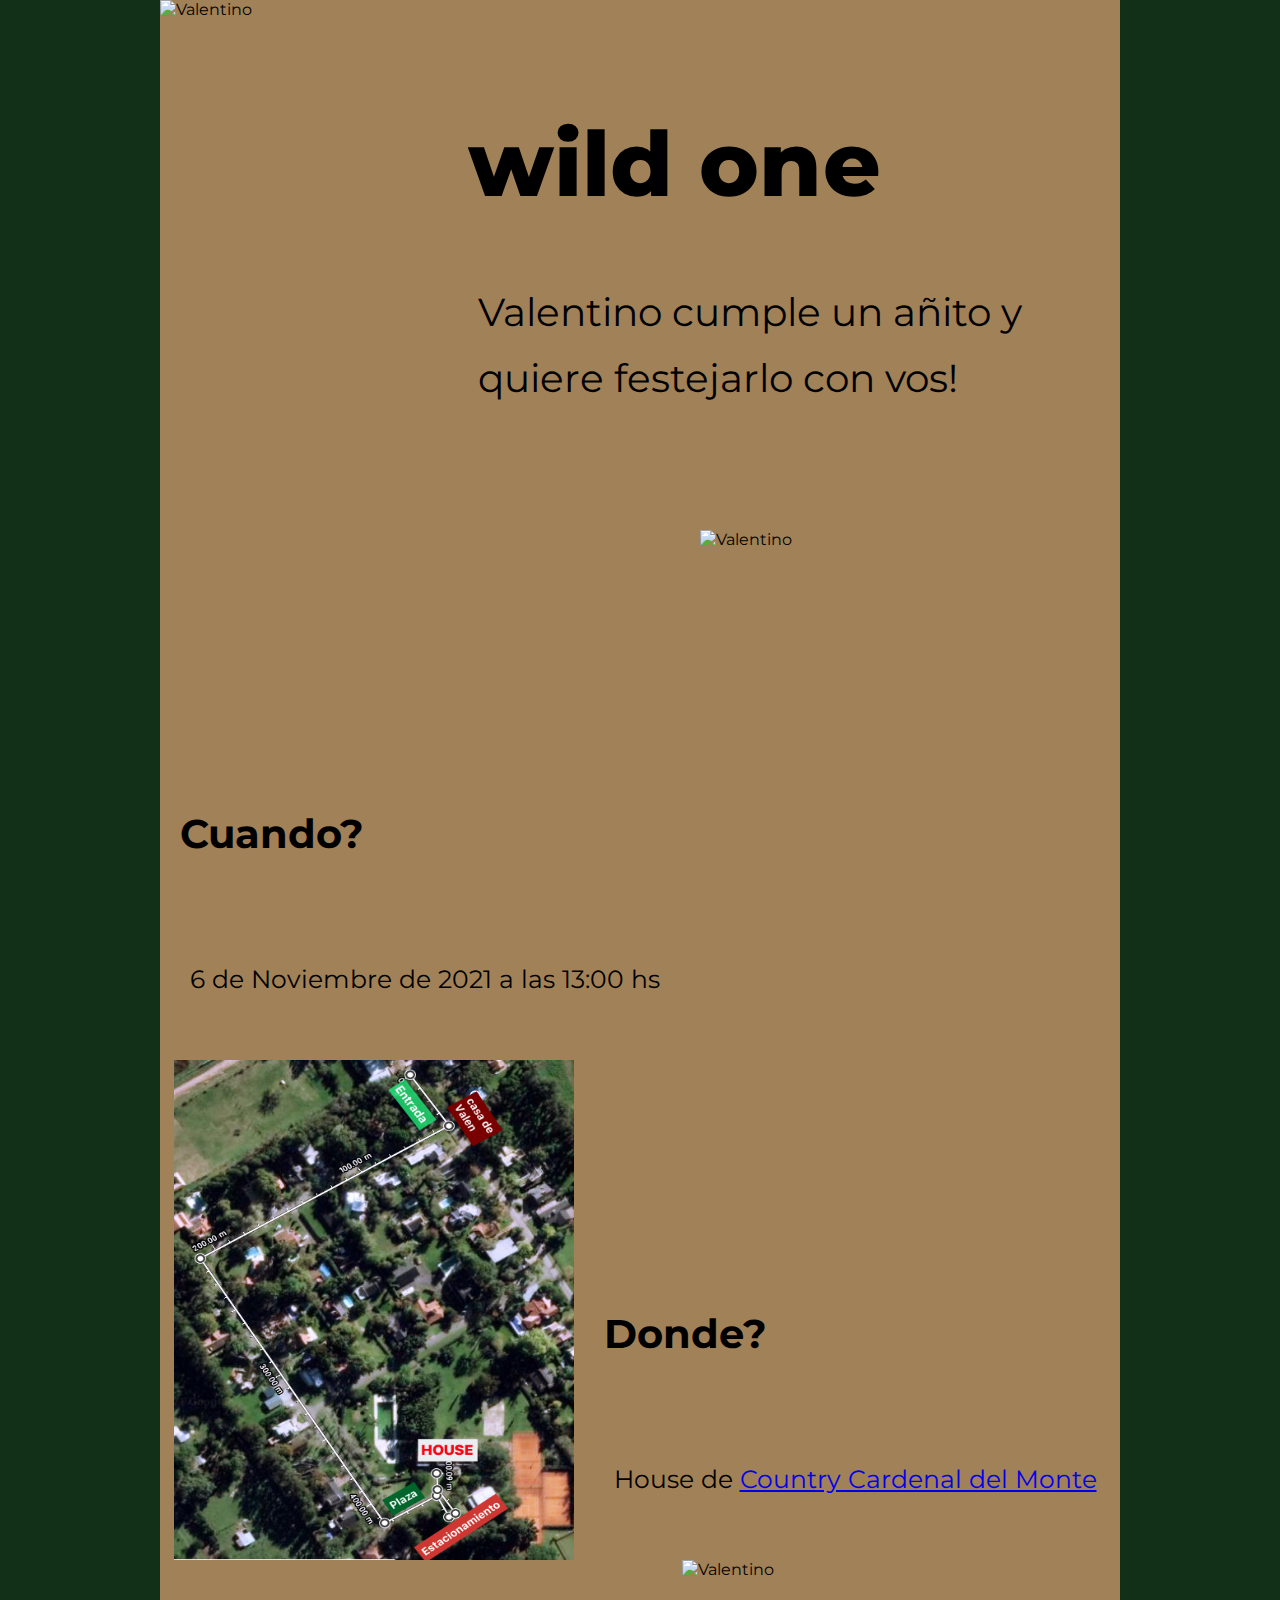
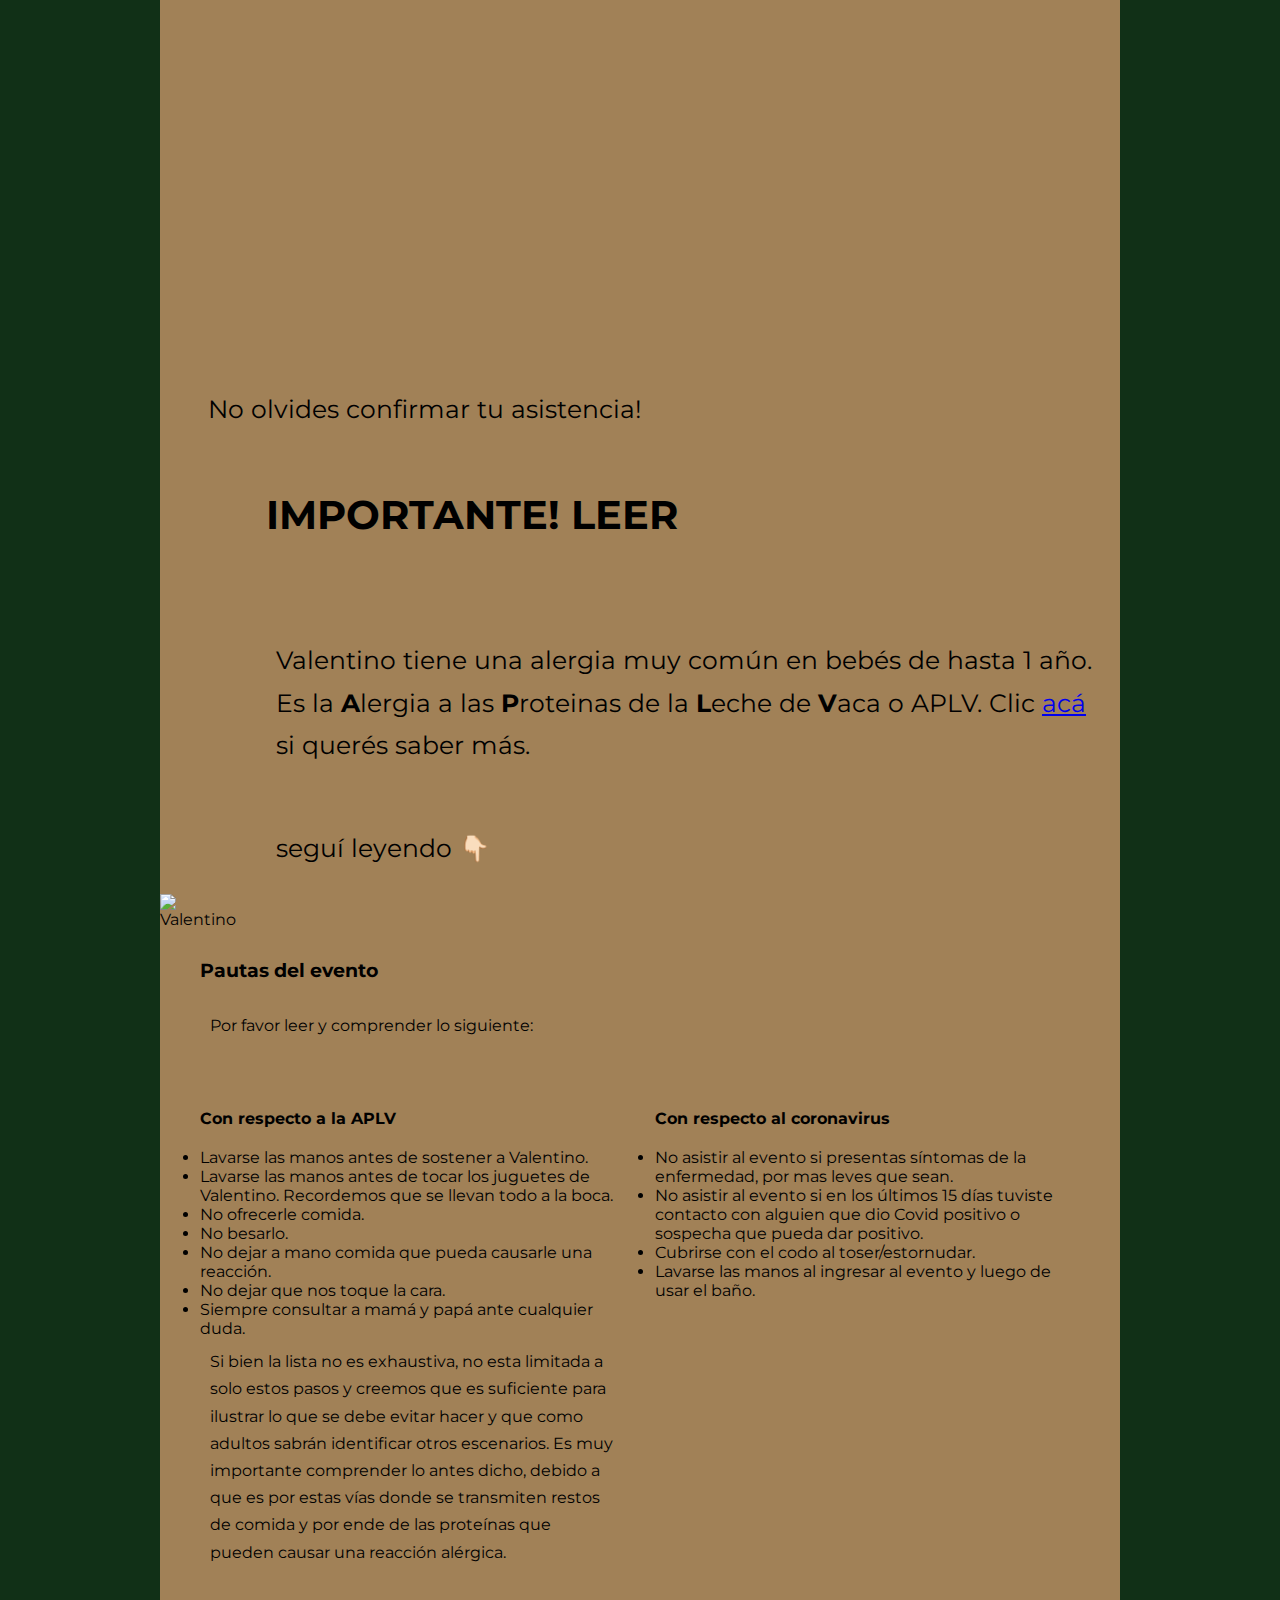
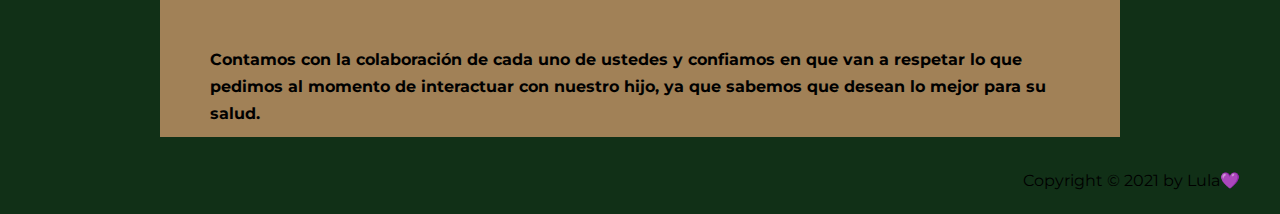
==== index.html @ e79403fe "renamed main to index" ====
<!DOCTYPE html>
<html lang="en">
  <head>
    <meta charset="UTF-8" />
    <!-- Google fonts -->
    <link rel="preconnect" href="https://fonts.googleapis.com">
    <link rel="preconnect" href="https://fonts.gstatic.com" crossorigin>
    <link href="https://fonts.googleapis.com/css2?family=Lato:ital,wght@0,400;0,700;0,900;1,400&family=Montserrat:ital,wght@0,400;0,500;0,600;0,700;0,900;1,400&display=swap" rel="stylesheet">

    <!-- Link to CSS -->
    <link href="style.css" rel="stylesheet" />

    <title>Wild One</title>
  </head>
  <body>

    <div class="container">
    <header>
      <div class="header-text">
    <h1>Wild One</h1>
        <p>
          Valentino cumple un añito y quiere festejarlo con vos!
        </p>
      </div>
        <img class="valen" src="img/valen.jpg" alt="Valentino">
    </header>

      <section>
        <div class="cuando-text">
        <h2>
          Cuando?
        </h2>

        <p>
          6 de Noviembre de 2021 a las 13:00 hs
        </p>
      </div>

        <img class="valen" src="img/valen2.jpg" alt="Valentino">
      </section>

      <section>
        <div class="donde-text">
        <h2>
          Donde?
        </h2>

        <p>
          House de <a href="https://goo.gl/maps/ntkhk8aAvA3YACnQ9" target="_blank">Country Cardenal del Monte</a>
        </p>
      </div>

        <img class="mapa" src="img/mapa-cardenal.jpg" alt="Mapa Country" >
      </section>

      <section>
        <p class="asistencia">
          No olvides confirmar tu asistencia!
        </p>
         <img class="valen" src="img/valen3.jpg" alt="Valentino">
      </section>


    <!-- </div> -->

    <section>
      <div class="important-text">
      <h2>IMPORTANTE! LEER</h2>

      <p>
        Valentino tiene una alergia muy común en bebés de hasta 1 año. Es la
        <strong>A</strong>lergia a las <strong>P</strong>roteinas de la
        <strong>L</strong>eche de <strong>V</strong>aca o APLV. Clic <a href="aplv.html" target="_blank">acá<a> si querés saber más.
      </p>
      <p>seguí leyendo 👇🏻</p>
    </div>

      <img class="valen" src="img/valen4.jpg" alt="Valentino">
    </section>

    <article>

      <div class="pautas-title">
      <h3 id="pautas">Pautas del evento</h3>

      <p>Por favor leer y comprender lo siguiente:</p>
    </div>

<div class="aplv">
      <h4 class="subtitle">Con respecto a la APLV</h4>
      <ul>
        <li>
          Lavarse las manos antes de sostener a Valentino.
        </li>
        <li>
          Lavarse las manos antes de tocar los juguetes de Valentino. Recordemos
          que se llevan todo a la boca.
        </li>
        <li>No ofrecerle comida.</li>
        <li>No besarlo.</li>
        <li>No dejar a mano comida que pueda causarle una reacción.</li>
        <li>No dejar que nos toque la cara.</li>
        <li>Siempre consultar a mamá y papá ante cualquier duda.</li>
      </ul>
      <p>
        Si bien la lista no es exhaustiva, no esta limitada a solo estos pasos y
        creemos que es suficiente para ilustrar lo que se debe evitar hacer y
        que como adultos sabrán identificar otros escenarios. Es muy importante
        comprender lo antes dicho, debido a que es por estas vías donde se
        transmiten restos de comida y por ende de las proteínas que pueden
        causar una reacción alérgica.
      </p>
    </div>

    <div class="covid">
      <h4 class="subtitle">Con respecto al coronavirus</h4>

      <ul>
        <li>
          No asistir al evento si presentas síntomas de la enfermedad, por mas leves que sean.
        </li>
        <li>
          No asistir al evento si en los últimos 15 días tuviste contacto con alguien que dio Covid positivo o sospecha que pueda dar positivo.
        </li>
        <li>Cubrirse con el codo al toser/estornudar.</li>
        <li>
          Lavarse las manos al ingresar al evento y luego de usar el baño.
        </li>
      </ul>
    </div>

      <p class="disclaimer">
        <strong>Contamos con la colaboración de cada uno de ustedes y confiamos en que van a respetar lo que pedimos al momento de interactuar con nuestro hijo, ya que sabemos que desean lo mejor para su salud.</strong>
      </p>
    </article>
  </div>
  <footer>
    <p>
      Copyright &copy; 2021 by Lula💜
    </p>
  </footer>
  </body>
</html>
---- style.css ----
* {
  margin: 0;
  padding: 0;
  box-sizing: border-box;
}

body {
  font-family: 'Montserrat', sans-serif;
  background-color: #113017;
}

.container {
  width: 960px;
  margin: 0 auto;
  background-color: #A18157;
}

header {
display: flex;
justify-content: center;
align-items: center;
gap: 60px;
}

.header-text, .important-text, .donde-text {
  order: 1;
}

h1 {
  margin-bottom: 60px;
  font-size: 90px;
  font-weight: 800;
  text-transform: lowercase;
  letter-spacing: -1;
}
.header-text p {
  font-size: 39px;
}
section {
  display: flex;
  justify-content: center;
  align-items: flex-end;
  gap: 30px;
}

h2 {
  font-size: 40px;
  margin-bottom: 100px;
}


.donde-text p , .cuando-text p, .asistencia, .important-text p {
  font-size: 25px;
  margin-bottom: 60px;
}

.valen {
  width: 400px;
  height: 530px;
}

.mapa {
  width: 400px;
  height: 500px;
}

article {
  margin: 30px 40px;
  display: grid;
  grid-template-columns: 1fr 1fr;
  gap: 60px 30px;
}

/* .aplv, .covid {

} */

/* footer {

} */

footer p {
  margin-right: 40px;
  margin-bottom: 20px;
  text-align: right;
}

/* .aplv {
  margin-bottom: 20px;
}

.covid {
  margin-bottom: 20px;
} */

#pautas {
  margin-bottom: 30px;
}

.pautas-title {
  grid-column: 1 / -1;
}


.subtitle {
  margin-bottom: 20px;
}

.disclaimer {
  grid-column: 1 / -1;
}

/* li {
  margin-left: 40px;
} */

/*APLV PAGE STYLES*/

.aplv-title-page {
  font-size: 60px;
  text-transform: none;
  text-align: center;
}

.informacion-aplv {
  margin-top: 60px;
  padding: 30px;
}

p {
  line-height: 1.7;
  margin: 10px;
}

.h3-aplv {
  margin-top: 35px;
  margin-bottom: 20px;
}
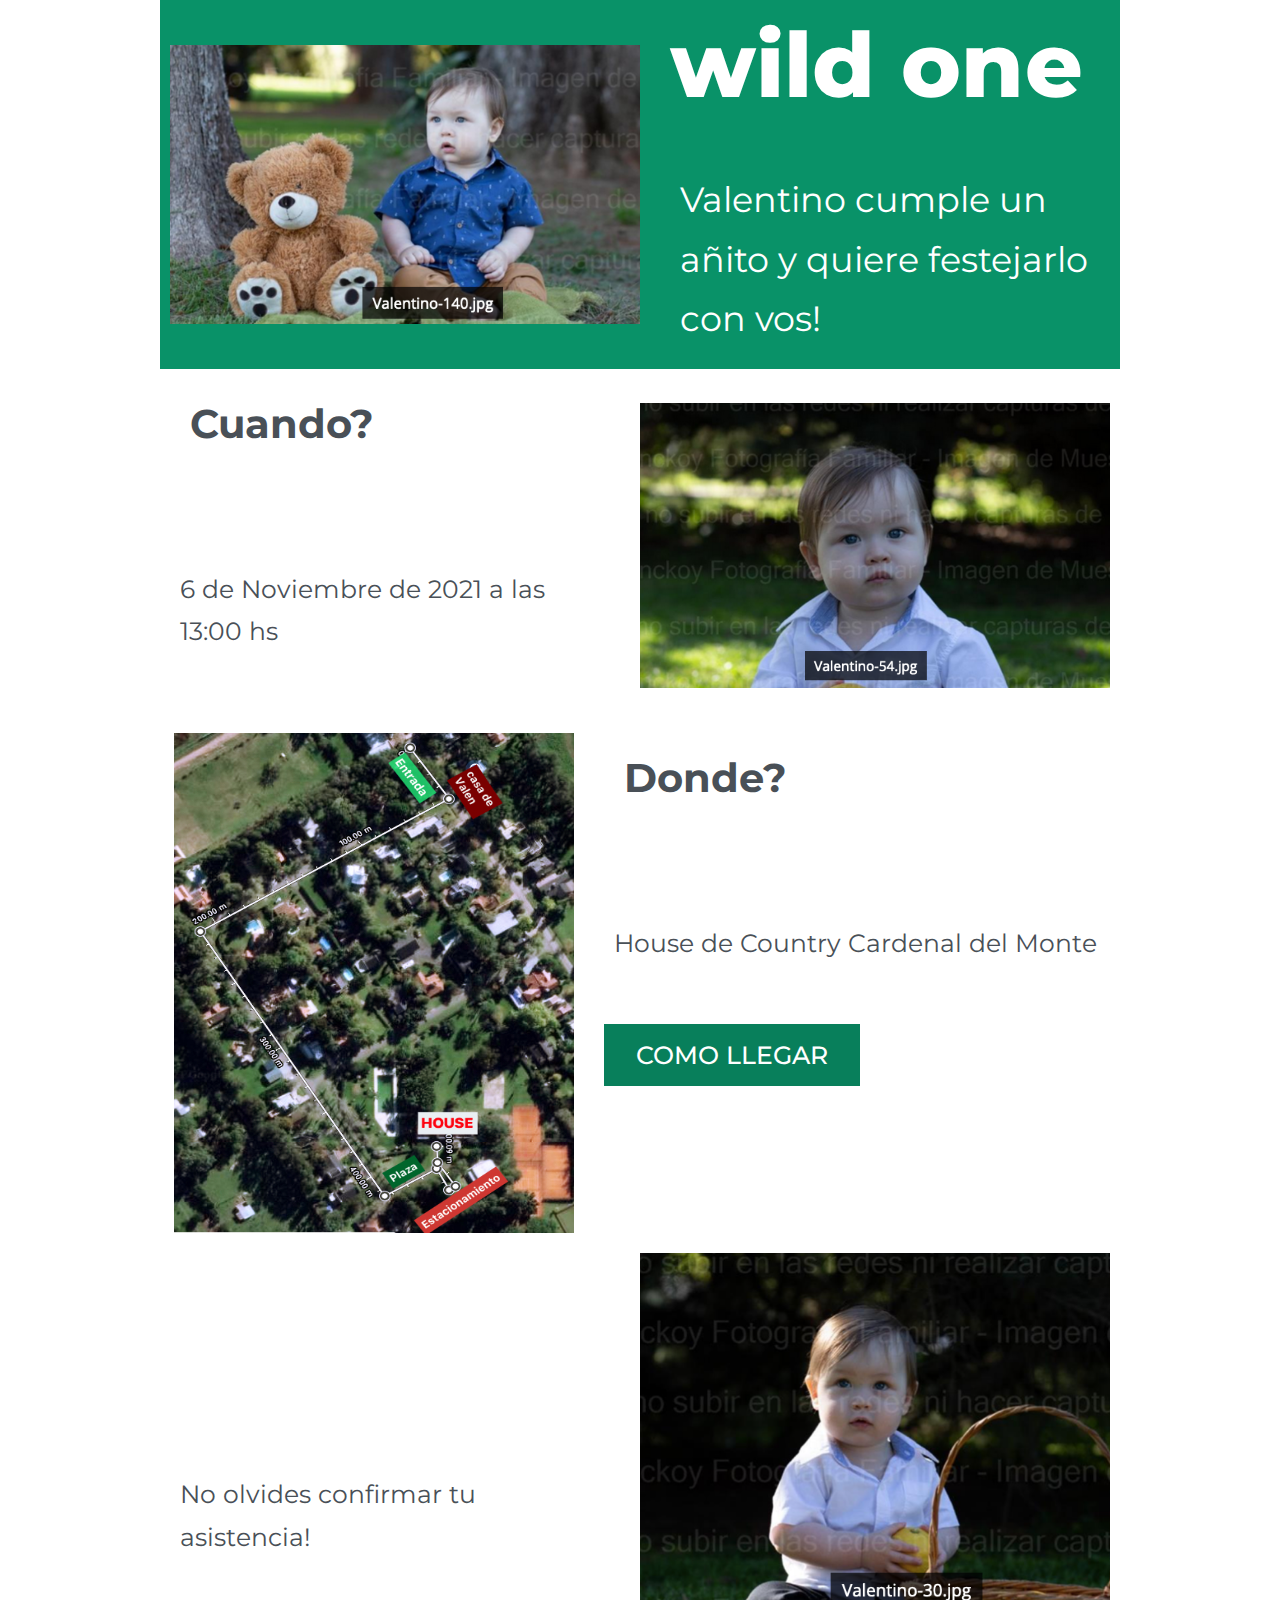
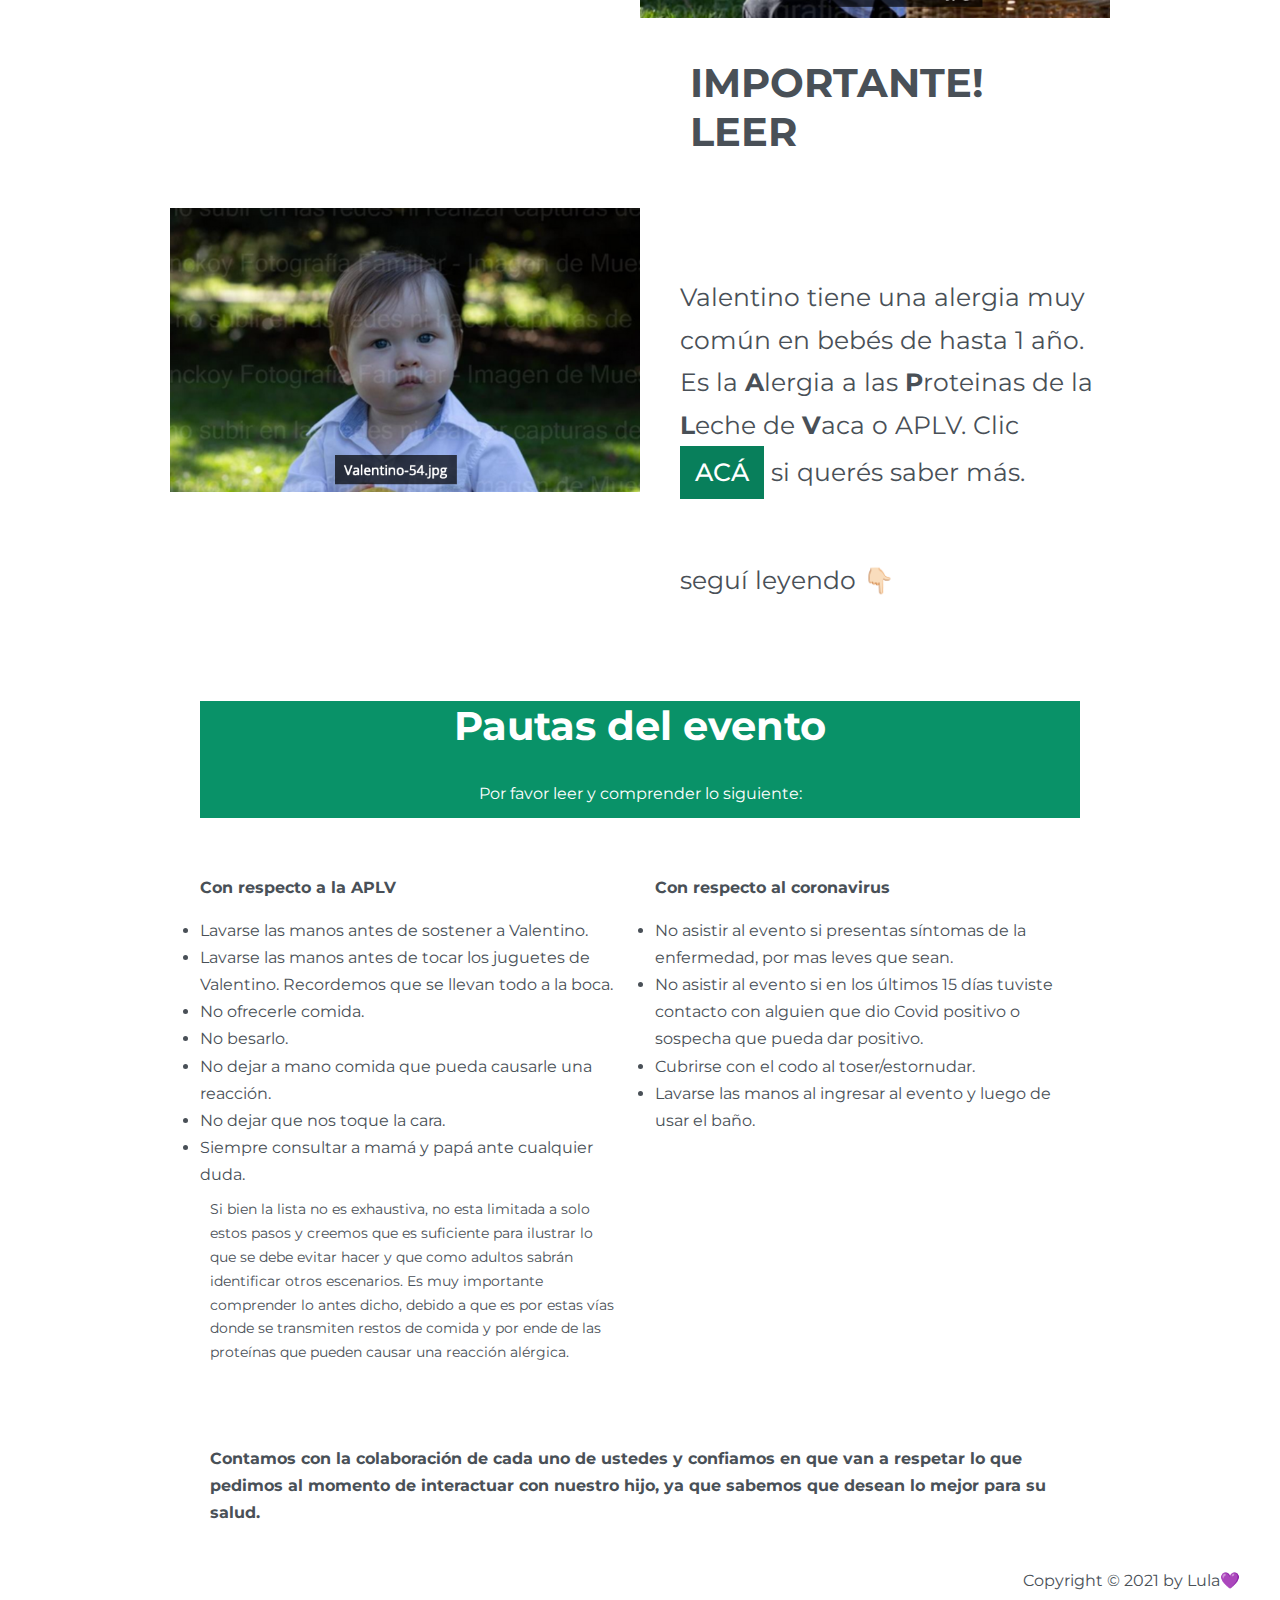
==== commit 6d918c06: "color and picture updates" ====
--- a/index.html
+++ b/index.html
@@ -22,7 +22,7 @@
           Valentino cumple un añito y quiere festejarlo con vos!
         </p>
       </div>
-        <img class="valen" src="img/valen.jpg" alt="Valentino">
+        <img class="valen" src="img/valentino2.png" alt="Valentino">
     </header>
 
       <section>
@@ -36,28 +36,29 @@
         </p>
       </div>
 
-        <img class="valen" src="img/valen2.jpg" alt="Valentino">
+        <img class="valen" src="img/valentino1.png" alt="Valentino">
       </section>
 
       <section>
         <div class="donde-text">
-        <h2>
-          Donde?
-        </h2>
+          <h2>
+            Donde?
+          </h2>
 
-        <p>
-          House de <a href="https://goo.gl/maps/ntkhk8aAvA3YACnQ9" target="_blank">Country Cardenal del Monte</a>
-        </p>
+          <p>
+            House de Country Cardenal del Monte
+          </p>
+          <a class="btn" href="https://goo.gl/maps/ntkhk8aAvA3YACnQ9" target="_blank">Como Llegar</a>
       </div>
 
-        <img class="mapa" src="img/mapa-cardenal.jpg" alt="Mapa Country" >
+        <img class="mapa" src="img/mapa-cardenal.jpg" alt="Mapa Country">
       </section>
 
       <section>
         <p class="asistencia">
           No olvides confirmar tu asistencia!
         </p>
-         <img class="valen" src="img/valen3.jpg" alt="Valentino">
+         <img class="valen" src="img/valentino3.png" alt="Valentino">
       </section>
 
 
@@ -65,17 +66,20 @@
 
     <section>
       <div class="important-text">
-      <h2>IMPORTANTE! LEER</h2>
+        <h2>IMPORTANTE! LEER</h2>
 
-      <p>
-        Valentino tiene una alergia muy común en bebés de hasta 1 año. Es la
-        <strong>A</strong>lergia a las <strong>P</strong>roteinas de la
-        <strong>L</strong>eche de <strong>V</strong>aca o APLV. Clic <a href="aplv.html" target="_blank">acá<a> si querés saber más.
-      </p>
-      <p>seguí leyendo 👇🏻</p>
+        <p>
+          Valentino tiene una alergia muy común en bebés de hasta 1 año. Es la
+          <strong>A</strong>lergia a las <strong>P</strong>roteinas de la
+          <strong>L</strong>eche de <strong>V</strong>aca o APLV. Clic <a class="btn btn-small" href="aplv.html" target="_blank">acá</a> si querés saber más.
+        </p>
+
+        <p>
+          seguí leyendo 👇🏻
+        </p>
     </div>
 
-      <img class="valen" src="img/valen4.jpg" alt="Valentino">
+      <img class="valen" src="img/valentino4.png" alt="Valentino">
     </section>
 
     <article>
--- a/style.css
+++ b/style.css
@@ -7,20 +7,25 @@
 
 body {
   font-family: 'Montserrat', sans-serif;
-  background-color: #113017;
+  color: #495057;
+  background-color: #FFF;
+  border-bottom: 8px solid #087f5b;
+
 }
 
 .container {
   width: 960px;
   margin: 0 auto;
-  background-color: #A18157;
 }
 
 header {
 display: flex;
 justify-content: center;
 align-items: center;
-gap: 60px;
+gap: 30px;
+padding: 10px;
+background-color: #099268;
+color:#FFF
 }
 
 .header-text, .important-text, .donde-text {
@@ -28,36 +33,63 @@
 }
 
 h1 {
-  margin-bottom: 60px;
+  margin-bottom: 50px;
   font-size: 90px;
   font-weight: 800;
   text-transform: lowercase;
   letter-spacing: -1;
 }
 .header-text p {
-  font-size: 39px;
+  font-size: 35px;
 }
 section {
   display: flex;
   justify-content: center;
-  align-items: flex-end;
+  /* align-items: flex-end; */
   gap: 30px;
+  padding: 10px;
 }
 
 h2 {
   font-size: 40px;
   margin-bottom: 100px;
+  padding: 20px;
 }
 
+.btn:link, .btn:visited {
+  background-color: #087f5b;
+  color: #FFF;
+  text-decoration: none;
+  text-transform: uppercase;
+  font-weight: 500;
+  display: inline-block;
+}
+
+.btn:hover, .btn:active {
+  background-color: #099268;
+}
+
+.btn {
+  font-size: 25px;
+  padding: 16px 32px;
+}
+
+.btn-small {
+  font-size: 25px;
+  padding: 5px 15px;
+}
 
 .donde-text p , .cuando-text p, .asistencia, .important-text p {
   font-size: 25px;
   margin-bottom: 60px;
+  align-self: flex-end;
 }
 
 .valen {
-  width: 400px;
-  height: 530px;
+  /* width: 500px;
+  height: 300px; */
+  width: 50%;
+  align-self: center;
 }
 
 .mapa {
@@ -70,6 +102,18 @@
   display: grid;
   grid-template-columns: 1fr 1fr;
   gap: 60px 30px;
+}
+
+ul {
+
+}
+
+li {
+  line-height: 1.7;
+}
+
+.aplv p {
+  font-size: 14px;
 }
 
 /* .aplv, .covid {
@@ -100,8 +144,14 @@
 
 .pautas-title {
   grid-column: 1 / -1;
+  background-color: #099268;
+  color: #FFF;
+  text-align: center;
 }
 
+#pautas {
+  font-size: 40px;
+}
 
 .subtitle {
   margin-bottom: 20px;
@@ -121,6 +171,9 @@
   font-size: 60px;
   text-transform: none;
   text-align: center;
+  background-color: #099268;
+  color: #FFF;
+  padding: 30px;
 }
 
 .informacion-aplv {
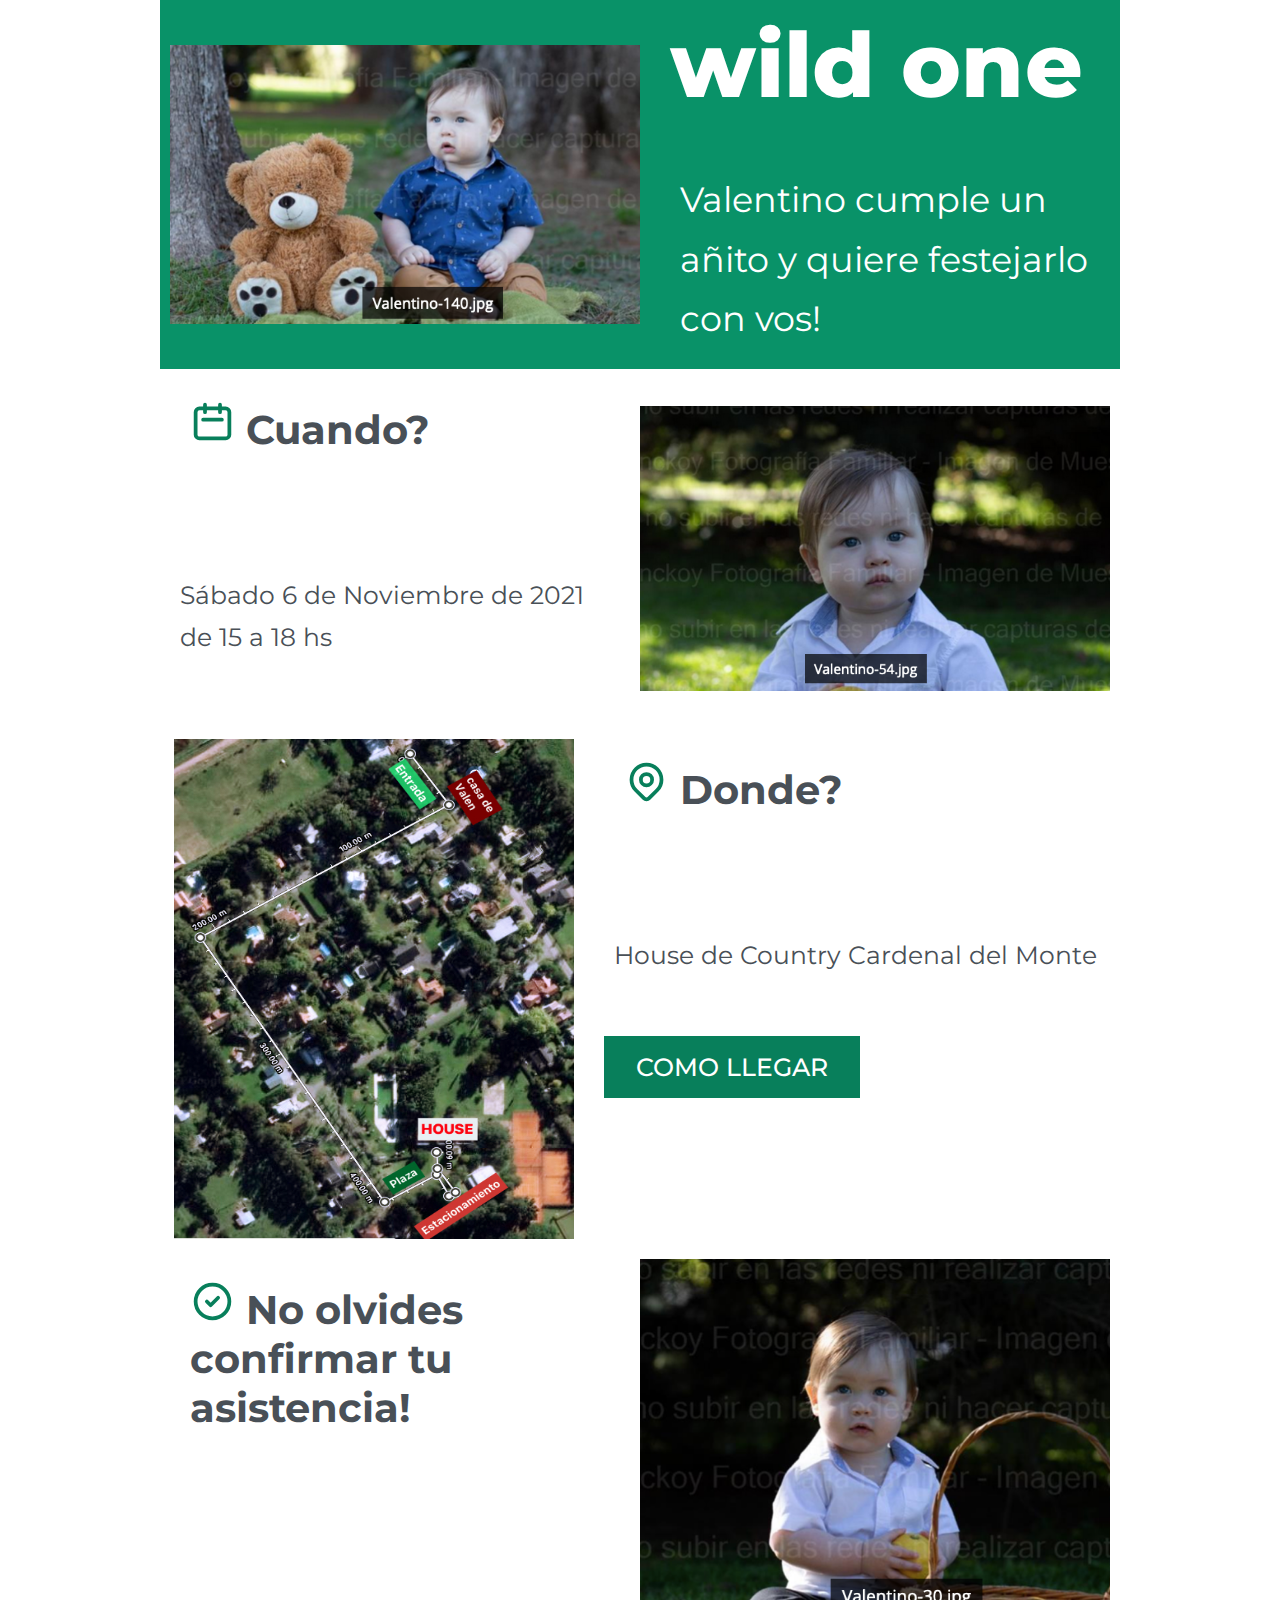
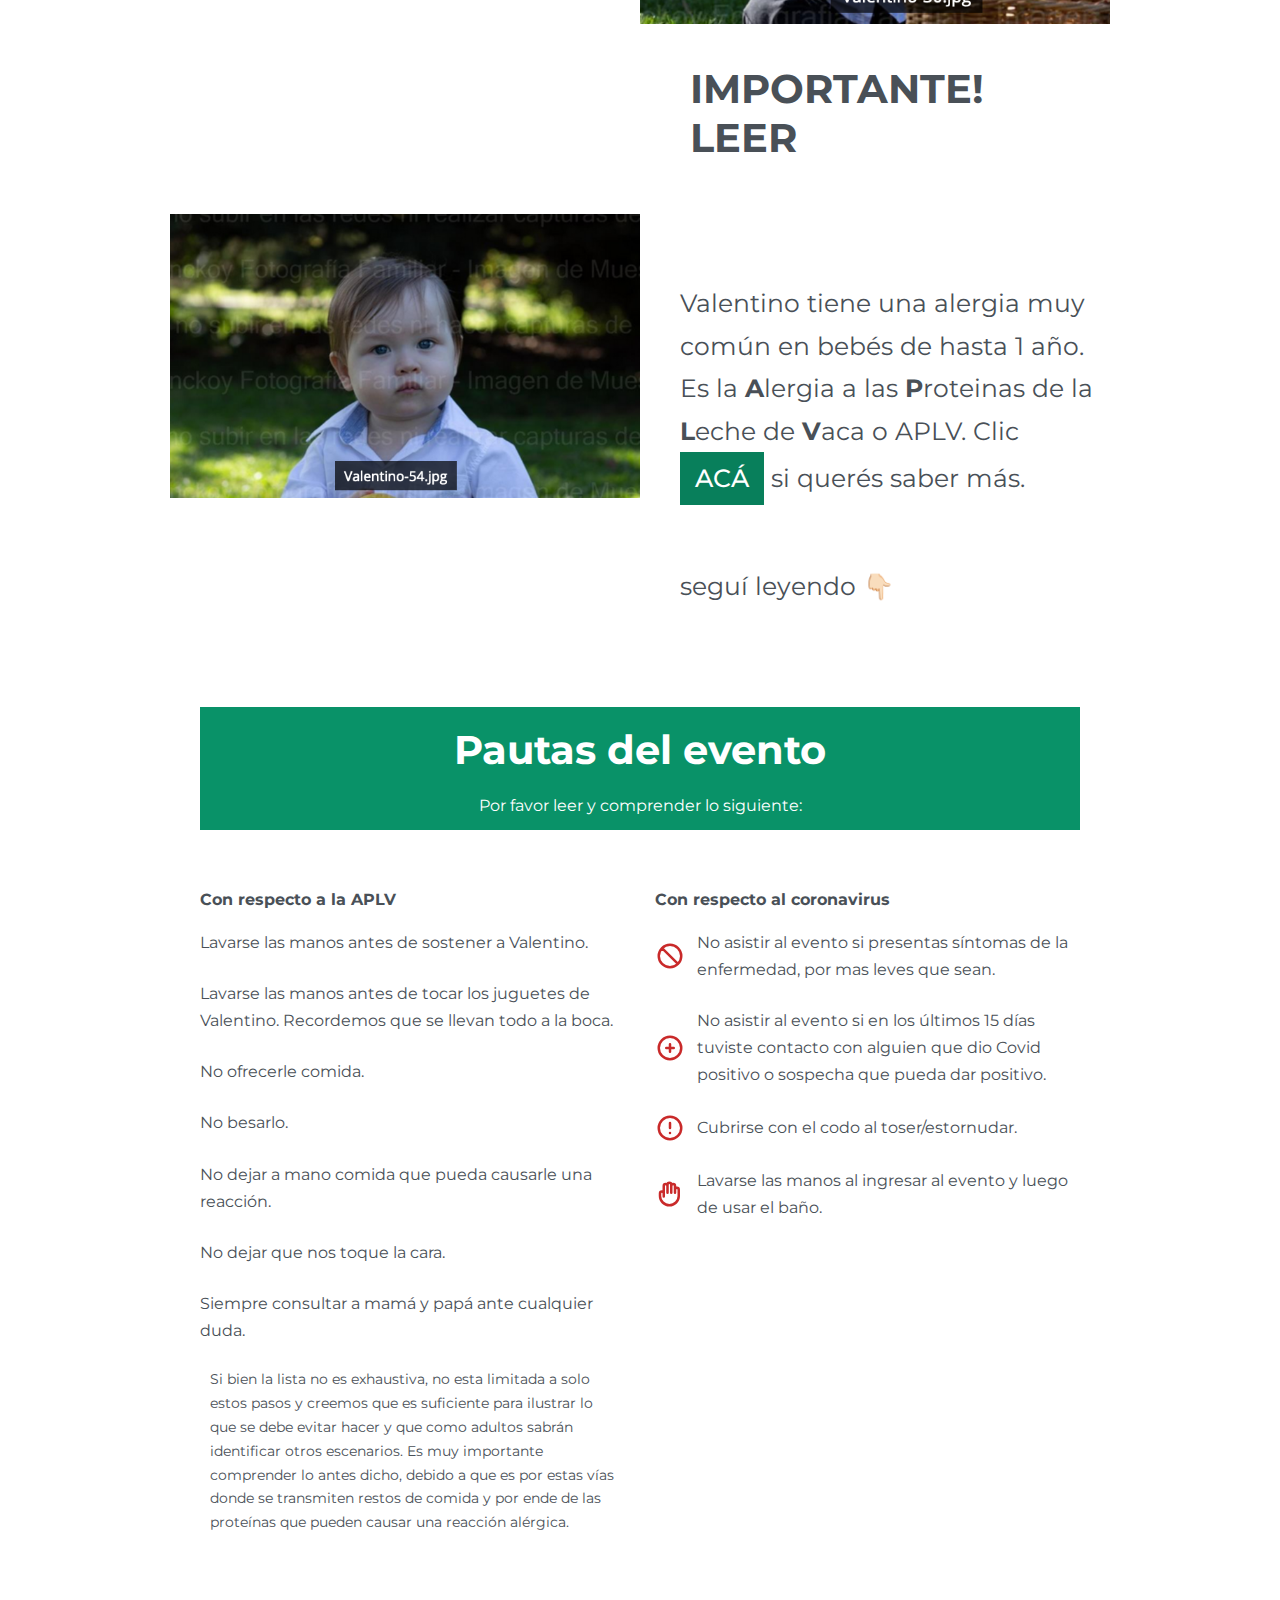
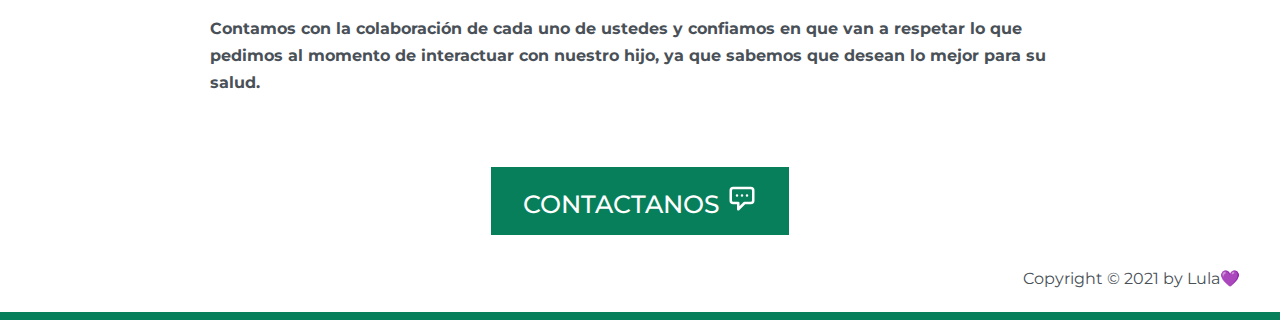
==== commit 56ad5620: "icons, shadows" ====
--- a/index.html
+++ b/index.html
@@ -28,11 +28,14 @@
       <section>
         <div class="cuando-text">
         <h2>
+          <svg xmlns="http://www.w3.org/2000/svg" class="icon" fill="none" viewBox="0 0 24 24" stroke="currentColor">
+            <path stroke-linecap="round" stroke-linejoin="round" stroke-width="2" d="M8 7V3m8 4V3m-9 8h10M5 21h14a2 2 0 002-2V7a2 2 0 00-2-2H5a2 2 0 00-2 2v12a2 2 0 002 2z" />
+          </svg>
           Cuando?
         </h2>
 
         <p>
-          6 de Noviembre de 2021 a las 13:00 hs
+          Sábado 6 de Noviembre de 2021 de 15 a 18 hs
         </p>
       </div>
 
@@ -42,6 +45,10 @@
       <section>
         <div class="donde-text">
           <h2>
+            <svg xmlns="http://www.w3.org/2000/svg" class="icon" fill="none" viewBox="0 0 24 24" stroke="currentColor">
+              <path stroke-linecap="round" stroke-linejoin="round" stroke-width="2" d="M17.657 16.657L13.414 20.9a1.998 1.998 0 01-2.827 0l-4.244-4.243a8 8 0 1111.314 0z" />
+              <path stroke-linecap="round" stroke-linejoin="round" stroke-width="2" d="M15 11a3 3 0 11-6 0 3 3 0 016 0z" />
+            </svg>
             Donde?
           </h2>
 
@@ -55,9 +62,12 @@
       </section>
 
       <section>
-        <p class="asistencia">
+        <h2 class="asistencia">
+          <svg xmlns="http://www.w3.org/2000/svg" class="icon" fill="none" viewBox="0 0 24 24" stroke="currentColor">
+            <path stroke-linecap="round" stroke-linejoin="round" stroke-width="2" d="M9 12l2 2 4-4m6 2a9 9 0 11-18 0 9 9 0 0118 0z" />
+          </svg>
           No olvides confirmar tu asistencia!
-        </p>
+        </h2>
          <img class="valen" src="img/valentino3.png" alt="Valentino">
       </section>
 
@@ -85,12 +95,12 @@
     <article>
 
       <div class="pautas-title">
-      <h3 id="pautas">Pautas del evento</h3>
+        <h3 id="pautas">Pautas del evento</h3>
 
-      <p>Por favor leer y comprender lo siguiente:</p>
+        <p>Por favor leer y comprender lo siguiente:</p>
     </div>
 
-<div class="aplv">
+    <div class="aplv">
       <h4 class="subtitle">Con respecto a la APLV</h4>
       <ul>
         <li>
@@ -121,14 +131,28 @@
 
       <ul>
         <li>
-          No asistir al evento si presentas síntomas de la enfermedad, por mas leves que sean.
+          <svg xmlns="http://www.w3.org/2000/svg" class="covid-icon" fill="none" viewBox="0 0 24 24" stroke="currentColor">
+            <path stroke-linecap="round" stroke-linejoin="round" stroke-width="2" d="M18.364 18.364A9 9 0 005.636 5.636m12.728 12.728A9 9 0 015.636 5.636m12.728 12.728L5.636 5.636" />
+          </svg>
+          <span>No asistir al evento si presentas síntomas de la enfermedad, por mas leves que sean.</span>
         </li>
         <li>
-          No asistir al evento si en los últimos 15 días tuviste contacto con alguien que dio Covid positivo o sospecha que pueda dar positivo.
+          <svg xmlns="http://www.w3.org/2000/svg" class="covid-icon" fill="none" viewBox="0 0 24 24" stroke="currentColor">
+            <path stroke-linecap="round" stroke-linejoin="round" stroke-width="2" d="M12 9v3m0 0v3m0-3h3m-3 0H9m12 0a9 9 0 11-18 0 9 9 0 0118 0z" />
+          </svg>
+          <span>No asistir al evento si en los últimos 15 días tuviste contacto con alguien que dio Covid positivo o sospecha que pueda dar positivo.</span>
         </li>
-        <li>Cubrirse con el codo al toser/estornudar.</li>
         <li>
-          Lavarse las manos al ingresar al evento y luego de usar el baño.
+          <svg xmlns="http://www.w3.org/2000/svg" class="covid-icon" fill="none" viewBox="0 0 24 24" stroke="currentColor">
+          <path stroke-linecap="round" stroke-linejoin="round" stroke-width="2" d="M12 8v4m0 4h.01M21 12a9 9 0 11-18 0 9 9 0 0118 0z" />
+        </svg>
+        <span>Cubrirse con el codo al toser/estornudar.</span>
+      </li>
+        <li>
+          <svg xmlns="http://www.w3.org/2000/svg" class="covid-icon" fill="none" viewBox="0 0 24 24" stroke="currentColor">
+            <path stroke-linecap="round" stroke-linejoin="round" stroke-width="2" d="M7 11.5V14m0-2.5v-6a1.5 1.5 0 113 0m-3 6a1.5 1.5 0 00-3 0v2a7.5 7.5 0 0015 0v-5a1.5 1.5 0 00-3 0m-6-3V11m0-5.5v-1a1.5 1.5 0 013 0v1m0 0V11m0-5.5a1.5 1.5 0 013 0v3m0 0V11" />
+          </svg>
+          <span>Lavarse las manos al ingresar al evento y luego de usar el baño.</span>
         </li>
       </ul>
     </div>
@@ -136,7 +160,12 @@
       <p class="disclaimer">
         <strong>Contamos con la colaboración de cada uno de ustedes y confiamos en que van a respetar lo que pedimos al momento de interactuar con nuestro hijo, ya que sabemos que desean lo mejor para su salud.</strong>
       </p>
+
+      <a class="btn contacto" href="https://wa.me/541168894371" target="_blank">contactanos <svg xmlns="http://www.w3.org/2000/svg" class="icon icon-contact" fill="none" viewBox="0 0 24 24" stroke="currentColor">
+        <path stroke-linecap="round" stroke-linejoin="round" stroke-width="2" d="M8 10h.01M12 10h.01M16 10h.01M9 16H5a2 2 0 01-2-2V6a2 2 0 012-2h14a2 2 0 012 2v8a2 2 0 01-2 2h-5l-5 5v-5z" />
+      </svg></a>
     </article>
+
   </div>
   <footer>
     <p>
--- a/style.css
+++ b/style.css
@@ -67,6 +67,11 @@
 
 .btn:hover, .btn:active {
   background-color: #099268;
+  box-shadow: 0 10px 15px rgba(0, 0, 0, 0.2)
+}
+
+.btn:active {
+  box-shadow: 0 5px 10px rgba(0, 0, 0, 0.2);
 }
 
 .btn {
@@ -79,7 +84,7 @@
   padding: 5px 15px;
 }
 
-.donde-text p , .cuando-text p, .asistencia, .important-text p {
+.donde-text p , .cuando-text p, .important-text p {
   font-size: 25px;
   margin-bottom: 60px;
   align-self: flex-end;
@@ -105,11 +110,15 @@
 }
 
 ul {
-
+  List-style: none;
 }
 
 li {
   line-height: 1.7;
+  display: flex;
+  align-items: center;
+  gap: 12px;
+  margin-bottom: 24px;
 }
 
 .aplv p {
@@ -124,6 +133,11 @@
 
 } */
 
+.contacto {
+  justify-self: center;
+  grid-column: 1 / -1;
+}
+
 footer p {
   margin-right: 40px;
   margin-bottom: 20px;
@@ -139,7 +153,7 @@
 } */
 
 #pautas {
-  margin-bottom: 30px;
+  margin: 18px;
 }
 
 .pautas-title {
@@ -165,6 +179,24 @@
   margin-left: 40px;
 } */
 
+.icon {
+  stroke: #087f5b;
+  width: 45px;
+  height: 45px;
+}
+
+.icon-contact {
+  stroke: #FFF;
+  width: 30px;
+  height: 30px;
+}
+
+.covid-icon {
+  width: 30px;
+  height: 30px;
+  stroke: #c92a2a;
+  flex-shrink: 0;
+}
 /*APLV PAGE STYLES*/
 
 .aplv-title-page {
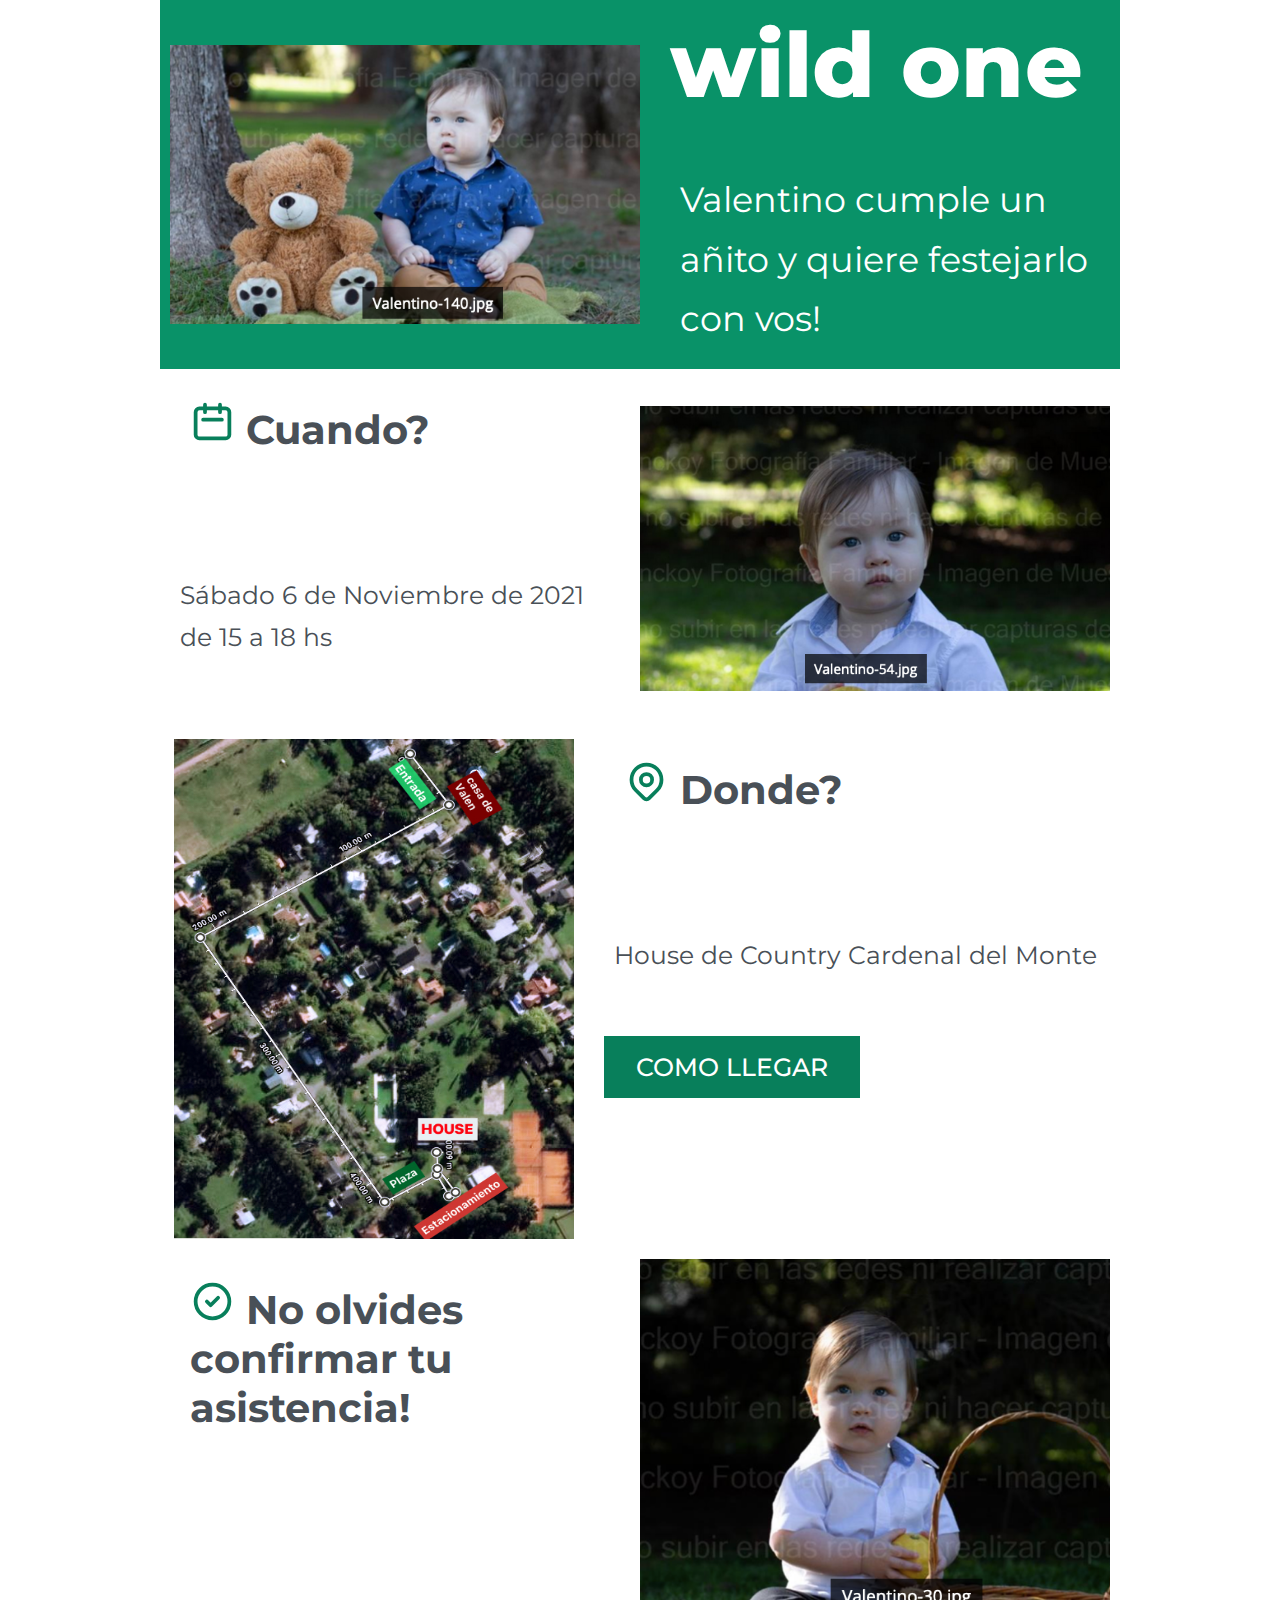
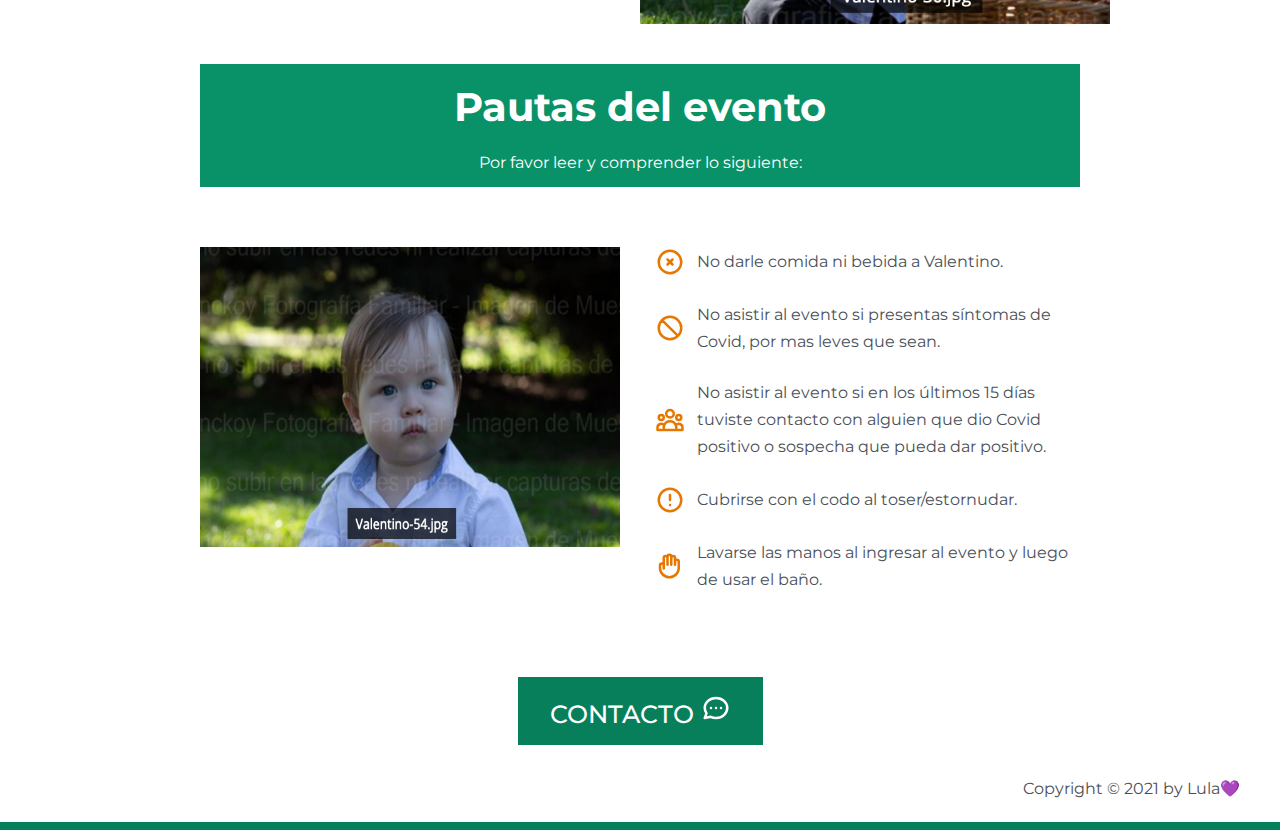
==== commit 115caf1f: "removed aplv" ====
--- a/index.html
+++ b/index.html
@@ -74,7 +74,7 @@
 
     <!-- </div> -->
 
-    <section>
+    <!-- <section>
       <div class="important-text">
         <h2>IMPORTANTE! LEER</h2>
 
@@ -90,7 +90,7 @@
     </div>
 
       <img class="valen" src="img/valentino4.png" alt="Valentino">
-    </section>
+    </section> -->
 
     <article>
 
@@ -100,7 +100,7 @@
         <p>Por favor leer y comprender lo siguiente:</p>
     </div>
 
-    <div class="aplv">
+    <!-- <div class="aplv">
       <h4 class="subtitle">Con respecto a la APLV</h4>
       <ul>
         <li>
@@ -124,21 +124,27 @@
         transmiten restos de comida y por ende de las proteínas que pueden
         causar una reacción alérgica.
       </p>
-    </div>
+    </div> -->
 
-    <div class="covid">
-      <h4 class="subtitle">Con respecto al coronavirus</h4>
-
+    <!-- <div class="covid"> -->
+      <!-- <h4 class="subtitle">Con respecto al coronavirus</h4> -->
+      <img class="valen-grid" src="img/valentino4.png" alt="Valentino">
       <ul>
+        <li>
+          <svg xmlns="http://www.w3.org/2000/svg" class="covid-icon" fill="none" viewBox="0 0 24 24" stroke="currentColor">
+            <path stroke-linecap="round" stroke-linejoin="round" stroke-width="2" d="M10 14l2-2m0 0l2-2m-2 2l-2-2m2 2l2 2m7-2a9 9 0 11-18 0 9 9 0 0118 0z" />
+          </svg>
+          <span>No darle comida ni bebida a Valentino.</span>
+        </li>
         <li>
           <svg xmlns="http://www.w3.org/2000/svg" class="covid-icon" fill="none" viewBox="0 0 24 24" stroke="currentColor">
             <path stroke-linecap="round" stroke-linejoin="round" stroke-width="2" d="M18.364 18.364A9 9 0 005.636 5.636m12.728 12.728A9 9 0 015.636 5.636m12.728 12.728L5.636 5.636" />
           </svg>
-          <span>No asistir al evento si presentas síntomas de la enfermedad, por mas leves que sean.</span>
+          <span>No asistir al evento si presentas síntomas de Covid, por mas leves que sean.</span>
         </li>
         <li>
           <svg xmlns="http://www.w3.org/2000/svg" class="covid-icon" fill="none" viewBox="0 0 24 24" stroke="currentColor">
-            <path stroke-linecap="round" stroke-linejoin="round" stroke-width="2" d="M12 9v3m0 0v3m0-3h3m-3 0H9m12 0a9 9 0 11-18 0 9 9 0 0118 0z" />
+            <path stroke-linecap="round" stroke-linejoin="round" stroke-width="2" d="M17 20h5v-2a3 3 0 00-5.356-1.857M17 20H7m10 0v-2c0-.656-.126-1.283-.356-1.857M7 20H2v-2a3 3 0 015.356-1.857M7 20v-2c0-.656.126-1.283.356-1.857m0 0a5.002 5.002 0 019.288 0M15 7a3 3 0 11-6 0 3 3 0 016 0zm6 3a2 2 0 11-4 0 2 2 0 014 0zM7 10a2 2 0 11-4 0 2 2 0 014 0z" />
           </svg>
           <span>No asistir al evento si en los últimos 15 días tuviste contacto con alguien que dio Covid positivo o sospecha que pueda dar positivo.</span>
         </li>
@@ -155,14 +161,14 @@
           <span>Lavarse las manos al ingresar al evento y luego de usar el baño.</span>
         </li>
       </ul>
-    </div>
+    <!-- </div> -->
 
-      <p class="disclaimer">
+      <!-- <p class="disclaimer">
         <strong>Contamos con la colaboración de cada uno de ustedes y confiamos en que van a respetar lo que pedimos al momento de interactuar con nuestro hijo, ya que sabemos que desean lo mejor para su salud.</strong>
-      </p>
+      </p> -->
 
-      <a class="btn contacto" href="https://wa.me/541168894371" target="_blank">contactanos <svg xmlns="http://www.w3.org/2000/svg" class="icon icon-contact" fill="none" viewBox="0 0 24 24" stroke="currentColor">
-        <path stroke-linecap="round" stroke-linejoin="round" stroke-width="2" d="M8 10h.01M12 10h.01M16 10h.01M9 16H5a2 2 0 01-2-2V6a2 2 0 012-2h14a2 2 0 012 2v8a2 2 0 01-2 2h-5l-5 5v-5z" />
+      <a class="btn contacto" href="https://wa.me/541168894371" target="_blank">contacto <svg xmlns="http://www.w3.org/2000/svg" class="icon-contact" fill="none" viewBox="0 0 24 24" stroke="currentColor">
+        <path stroke-linecap="round" stroke-linejoin="round" stroke-width="2" d="M8 12h.01M12 12h.01M16 12h.01M21 12c0 4.418-4.03 8-9 8a9.863 9.863 0 01-4.255-.949L3 20l1.395-3.72C3.512 15.042 3 13.574 3 12c0-4.418 4.03-8 9-8s9 3.582 9 8z" />
       </svg></a>
     </article>
 
--- a/style.css
+++ b/style.css
@@ -97,6 +97,11 @@
   align-self: center;
 }
 
+.valen-grid {
+  width: 420px;
+  height: 300px;
+}
+
 .mapa {
   width: 400px;
   height: 500px;
@@ -194,7 +199,7 @@
 .covid-icon {
   width: 30px;
   height: 30px;
-  stroke: #c92a2a;
+  stroke: #e67700;
   flex-shrink: 0;
 }
 /*APLV PAGE STYLES*/
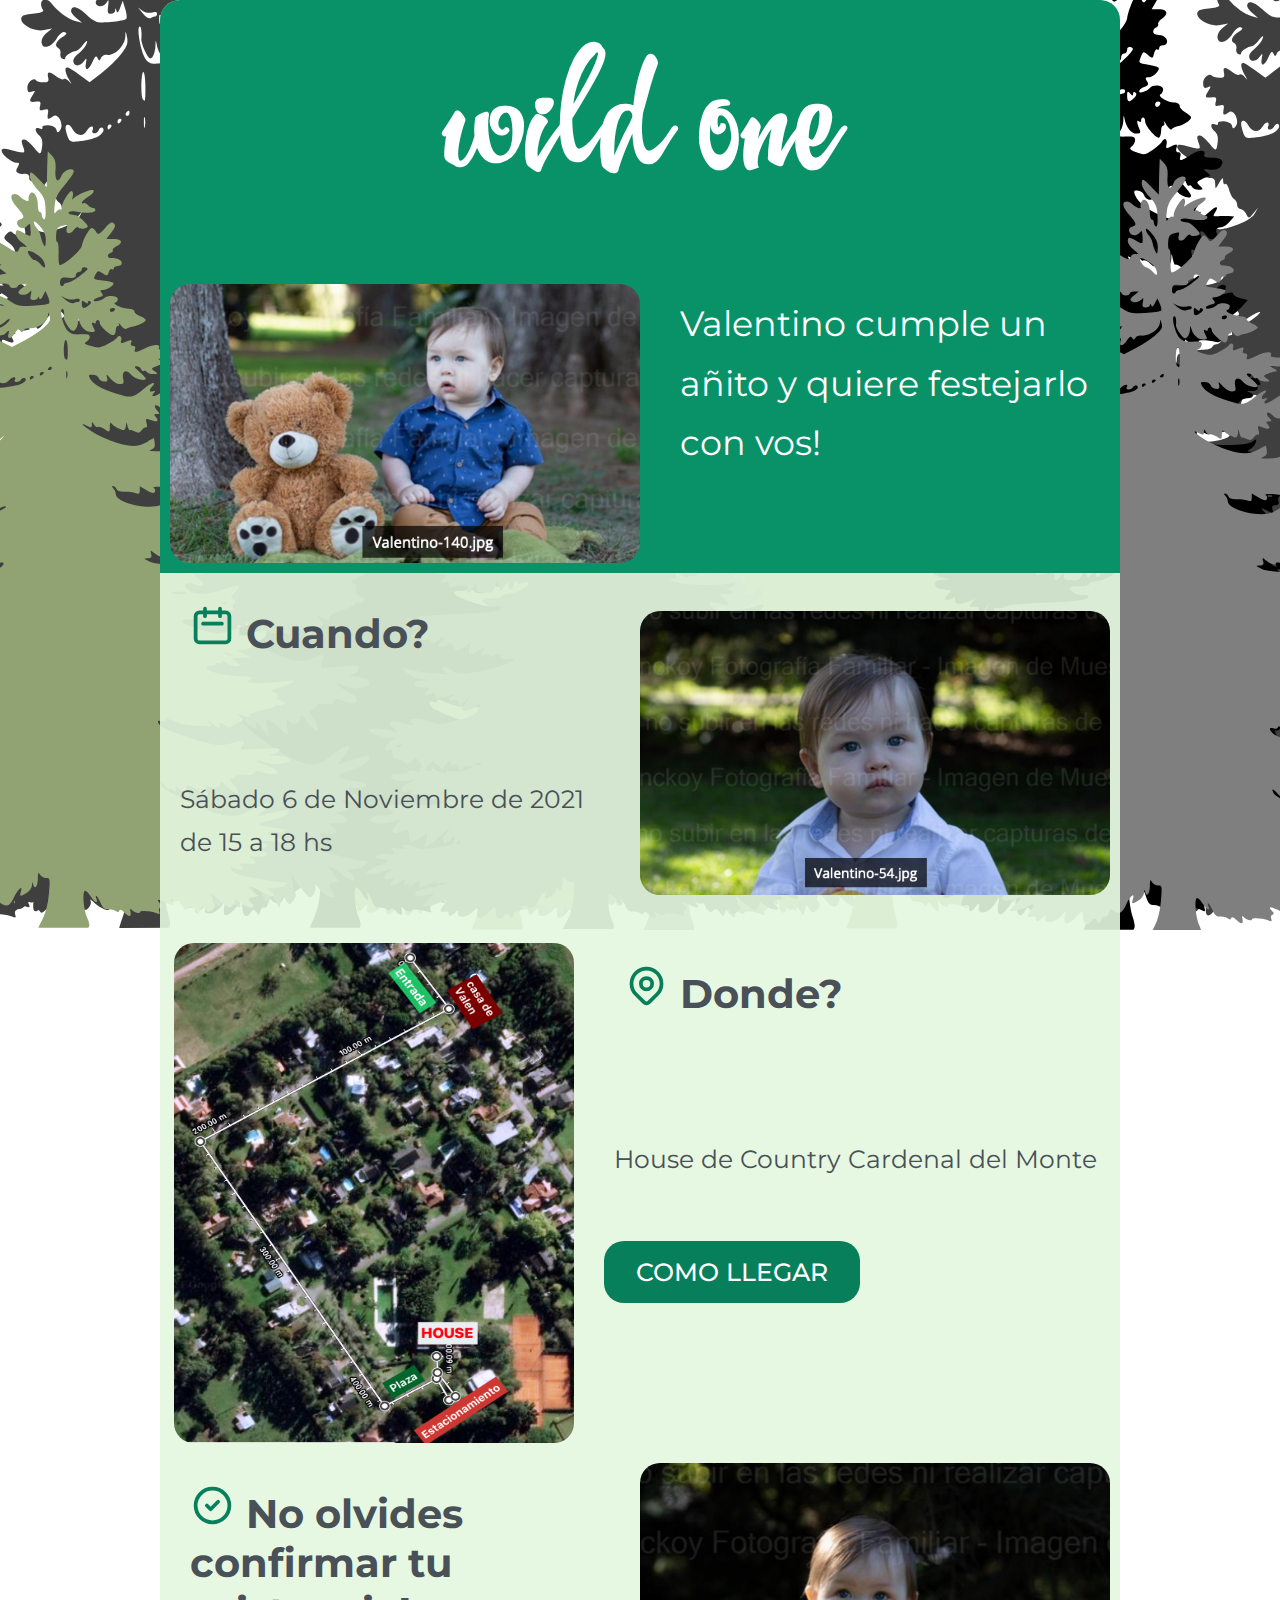
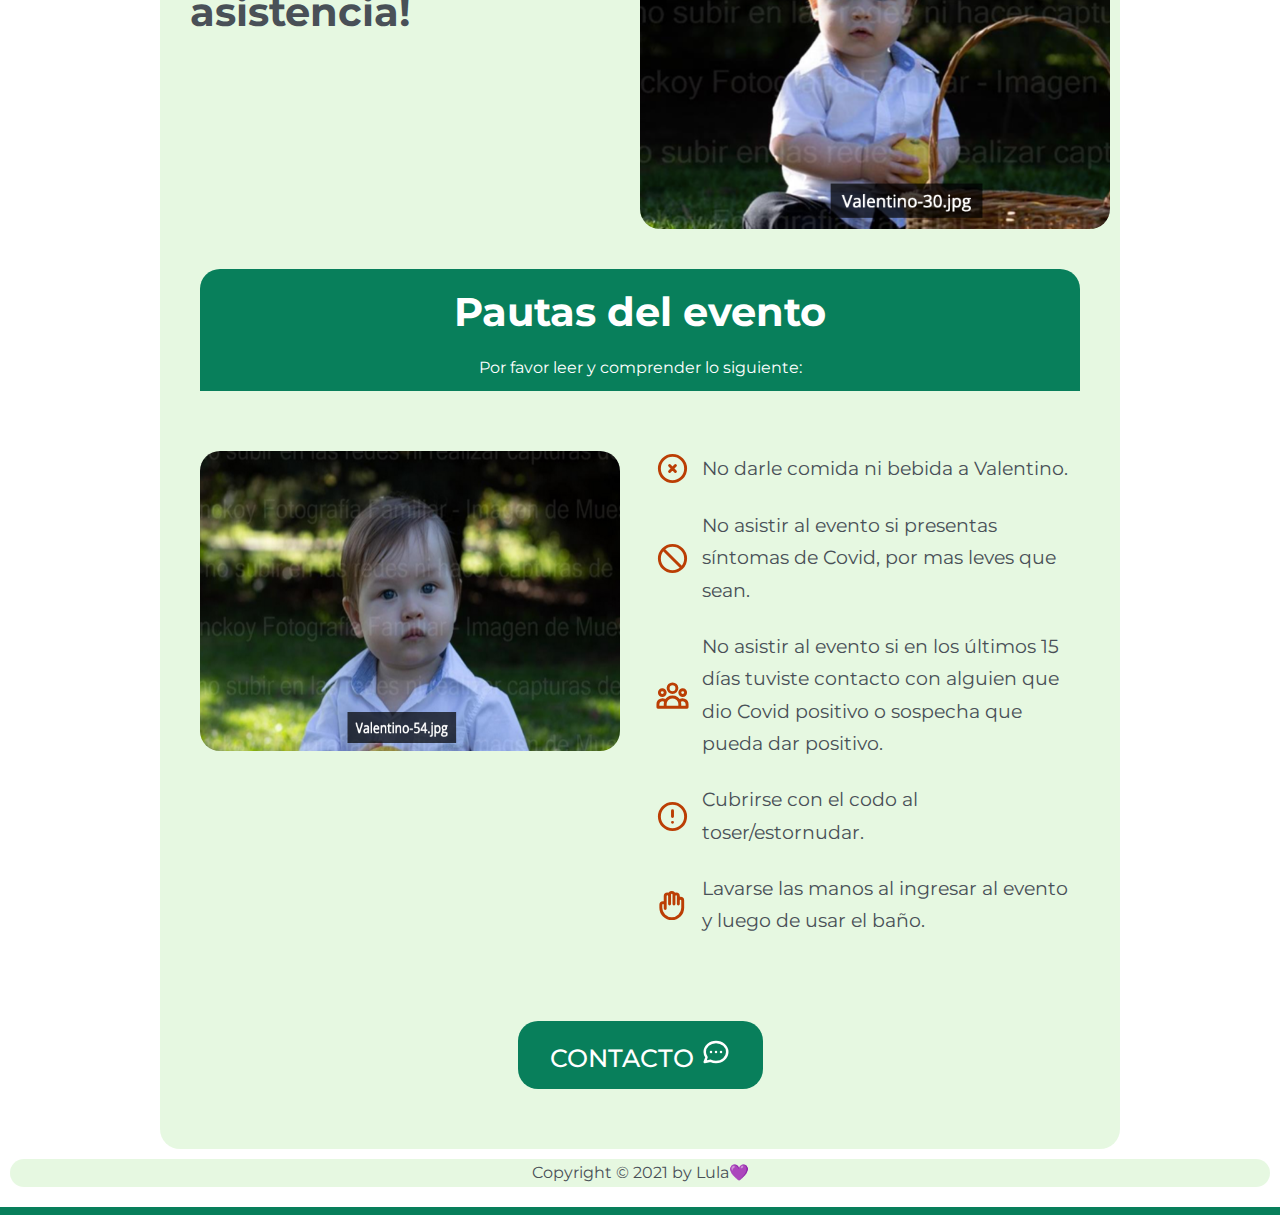
==== commit a7c34c4e: "more fixes to responsive design" ====
--- a/index.html
+++ b/index.html
@@ -6,6 +6,9 @@
     <link rel="preconnect" href="https://fonts.googleapis.com">
     <link rel="preconnect" href="https://fonts.gstatic.com" crossorigin>
     <link href="https://fonts.googleapis.com/css2?family=Lato:ital,wght@0,400;0,700;0,900;1,400&family=Montserrat:ital,wght@0,400;0,500;0,600;0,700;0,900;1,400&display=swap" rel="stylesheet">
+    <link rel="preconnect" href="https://fonts.googleapis.com">
+    <link rel="preconnect" href="https://fonts.gstatic.com" crossorigin>
+    <link href="https://fonts.googleapis.com/css2?family=Festive&display=swap" rel="stylesheet">
 
     <!-- Link to CSS -->
     <link href="style.css" rel="stylesheet" />
@@ -16,13 +19,17 @@
 
     <div class="container">
     <header>
+      <div class="title">
+        <h1>Wild One</h1>
+      </div>
+      <div class="block1">
       <div class="header-text">
-    <h1>Wild One</h1>
         <p>
           Valentino cumple un añito y quiere festejarlo con vos!
         </p>
       </div>
         <img class="valen" src="img/valentino2.png" alt="Valentino">
+      </div>
     </header>
 
       <section>
--- a/style.css
+++ b/style.css
@@ -10,22 +10,40 @@
   color: #495057;
   background-color: #FFF;
   border-bottom: 8px solid #087f5b;
-
-}
+  background-image: url(img/forest.svg);
+  background-repeat: no-repeat;
+  background-position: center;
+  background-attachment: fixed;
+  background-size: cover;
+}
+
 
 .container {
   width: 960px;
   margin: 0 auto;
-}
+  background-color: rgba(227, 247, 222, 0.904);
+  padding-bottom: 30px;
+  border-radius: 20px;
+}
+
 
 header {
-display: flex;
-justify-content: center;
-align-items: center;
-gap: 30px;
-padding: 10px;
-background-color: #099268;
-color:#FFF
+  display: flex;
+  flex-wrap: wrap;
+  justify-content: center;
+  background-color: #099268;
+  color:#FFF;
+  border-radius: 20px;
+  border-bottom-left-radius: 0;
+  border-bottom-right-radius: 0;
+}
+
+.block1 {
+  display: flex;
+  gap: 30px;
+  padding: 10px;
+  justify-content: center;
+  align-items: flex-start;
 }
 
 .header-text, .important-text, .donde-text {
@@ -33,11 +51,12 @@
 }
 
 h1 {
-  margin-bottom: 50px;
-  font-size: 90px;
-  font-weight: 800;
+  margin-bottom: 20px;
+  font-size: 150px;
+  font-weight: 600;
   text-transform: lowercase;
-  letter-spacing: -1;
+  /* letter-spacing: -1; */
+  font-family: 'Festive', cursive;
 }
 .header-text p {
   font-size: 35px;
@@ -77,12 +96,13 @@
 .btn {
   font-size: 25px;
   padding: 16px 32px;
-}
-
-.btn-small {
+  border-radius: 20px;
+}
+
+/* .btn-small {
   font-size: 25px;
   padding: 5px 15px;
-}
+} */
 
 .donde-text p , .cuando-text p, .important-text p {
   font-size: 25px;
@@ -95,16 +115,20 @@
   height: 300px; */
   width: 50%;
   align-self: center;
+  border-radius: 20px;
+  flex-shrink: 0;
 }
 
 .valen-grid {
   width: 420px;
   height: 300px;
+  border-radius: 20px;
 }
 
 .mapa {
   width: 400px;
   height: 500px;
+  border-radius: 20px;
 }
 
 article {
@@ -124,11 +148,12 @@
   align-items: center;
   gap: 12px;
   margin-bottom: 24px;
-}
-
-.aplv p {
+  font-size: 19px;
+}
+
+/* .aplv p {
   font-size: 14px;
-}
+} */
 
 /* .aplv, .covid {
 
@@ -144,9 +169,11 @@
 }
 
 footer p {
-  margin-right: 40px;
-  margin-bottom: 20px;
-  text-align: right;
+  /* margin-right: 40px; */
+  margin-bottom: 20px;
+  text-align: center;
+  background-color: rgba(227, 247, 222, 0.904);
+  border-radius: 20px;
 }
 
 /* .aplv {
@@ -163,9 +190,12 @@
 
 .pautas-title {
   grid-column: 1 / -1;
-  background-color: #099268;
+  background-color: #087f5b;
   color: #FFF;
   text-align: center;
+  border-radius: 20px;
+  border-bottom-left-radius: 0;
+  border-bottom-right-radius: 0;
 }
 
 #pautas {
@@ -176,9 +206,9 @@
   margin-bottom: 20px;
 }
 
-.disclaimer {
+/* .disclaimer {
   grid-column: 1 / -1;
-}
+} */
 
 /* li {
   margin-left: 40px;
@@ -197,9 +227,9 @@
 }
 
 .covid-icon {
-  width: 30px;
-  height: 30px;
-  stroke: #e67700;
+  width: 35px;
+  height: 35px;
+  stroke: #bb3e04;
   flex-shrink: 0;
 }
 /*APLV PAGE STYLES*/
@@ -226,4 +256,71 @@
 .h3-aplv {
   margin-top: 35px;
   margin-bottom: 20px;
+}
+
+/*MEDIA QUERIES*/
+
+@media only screen and (max-width: 768px){
+  .container{
+    max-width: 400px;
+  }
+
+  header {
+    flex-wrap: wrap;
+    justify-content: center;
+    align-items: center;
+  }
+
+  .block1 {
+    flex-wrap: wrap;
+  }
+
+  .header-text p {
+    text-align: center;
+    font-size: 25px;
+  }
+
+  .donde-text {
+    align-self: center;
+    order: -1;
+  }
+
+  h1 {
+    text-align: center;
+    font-size: 130px;
+  }
+
+  h2 {
+    text-align: center;
+    margin-bottom: 30px;
+  }
+
+  section {
+    flex-wrap: wrap;
+    justify-content: center;
+    gap: 30px;
+  }
+
+  article {
+    display: grid;
+    grid-template-columns: 1fr;
+  }
+
+  .valen-grid {
+    width: 350px;
+    height: 300px;
+  }
+
+  .btn {
+    margin-left: 60px;
+  }
+
+  .valen {
+    width: 100%;
+  }
+
+  .asistencia {
+    align-self: center;
+  }
+
 }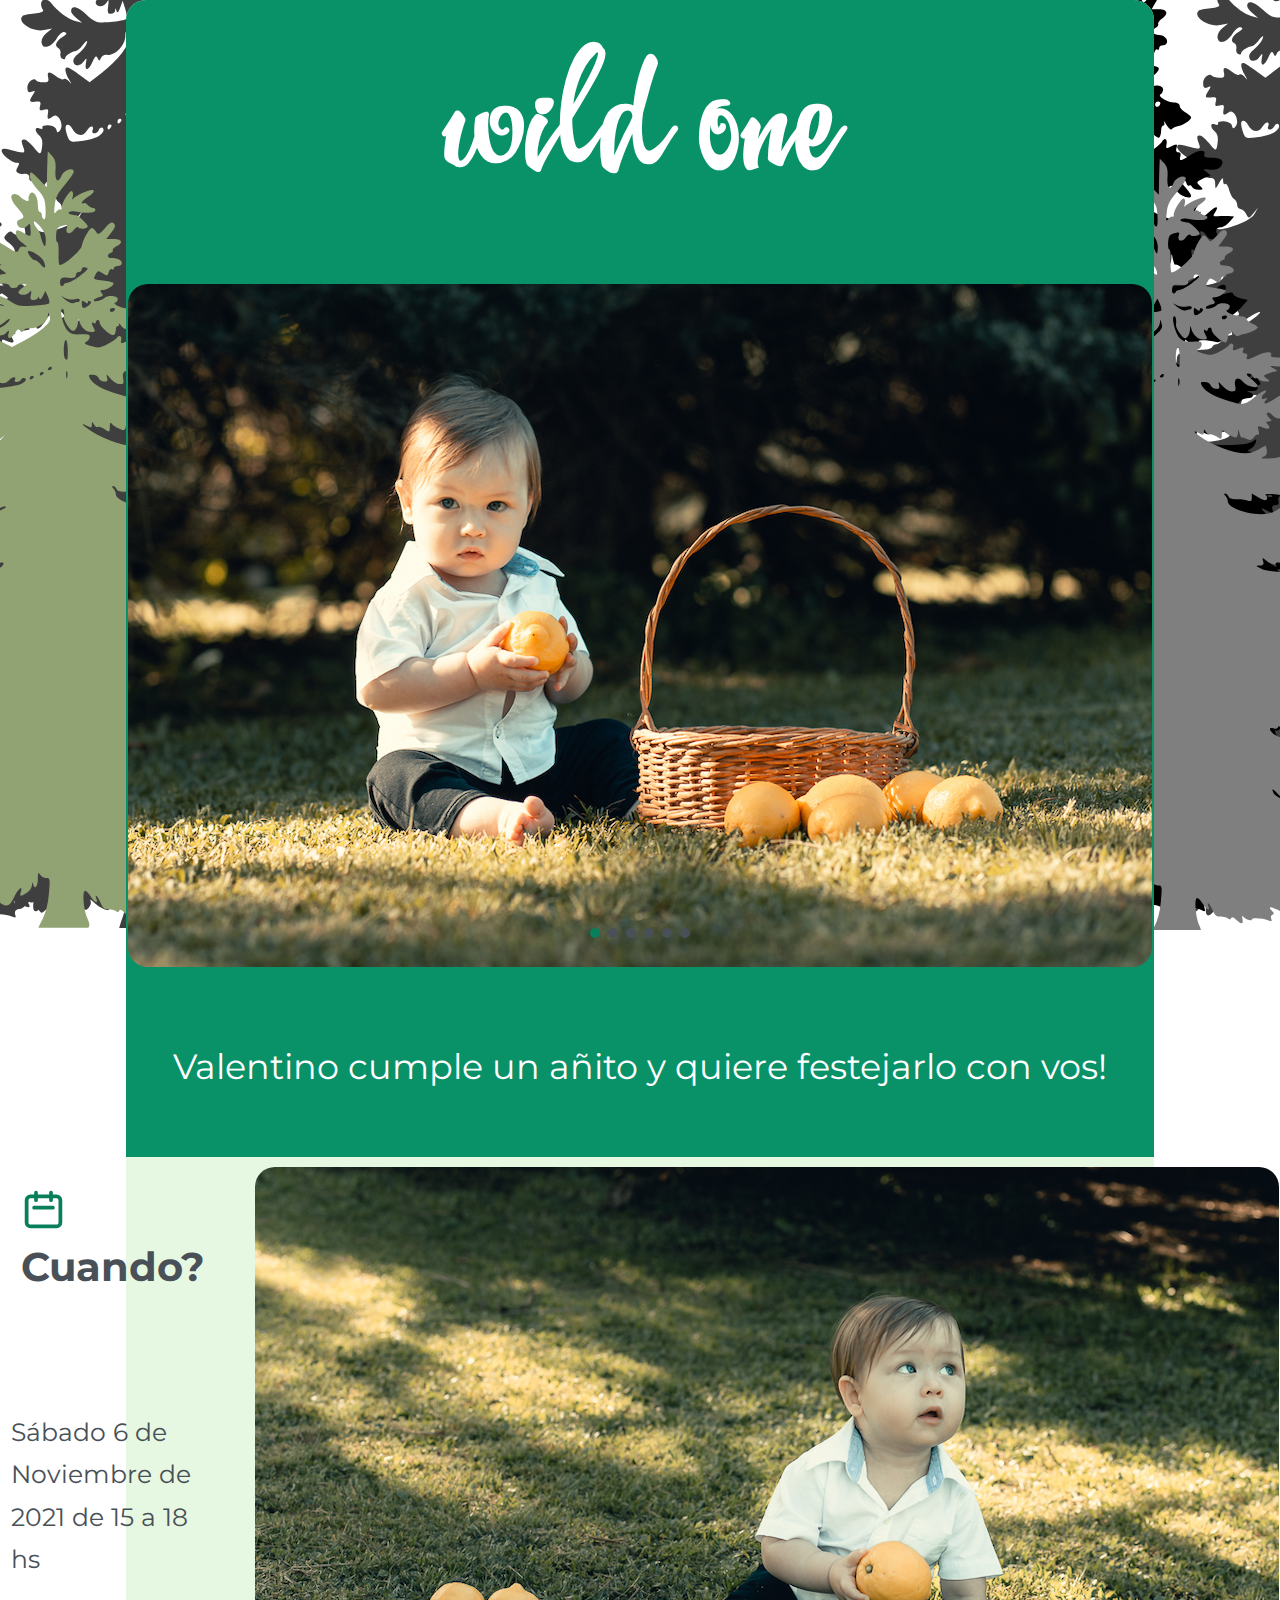
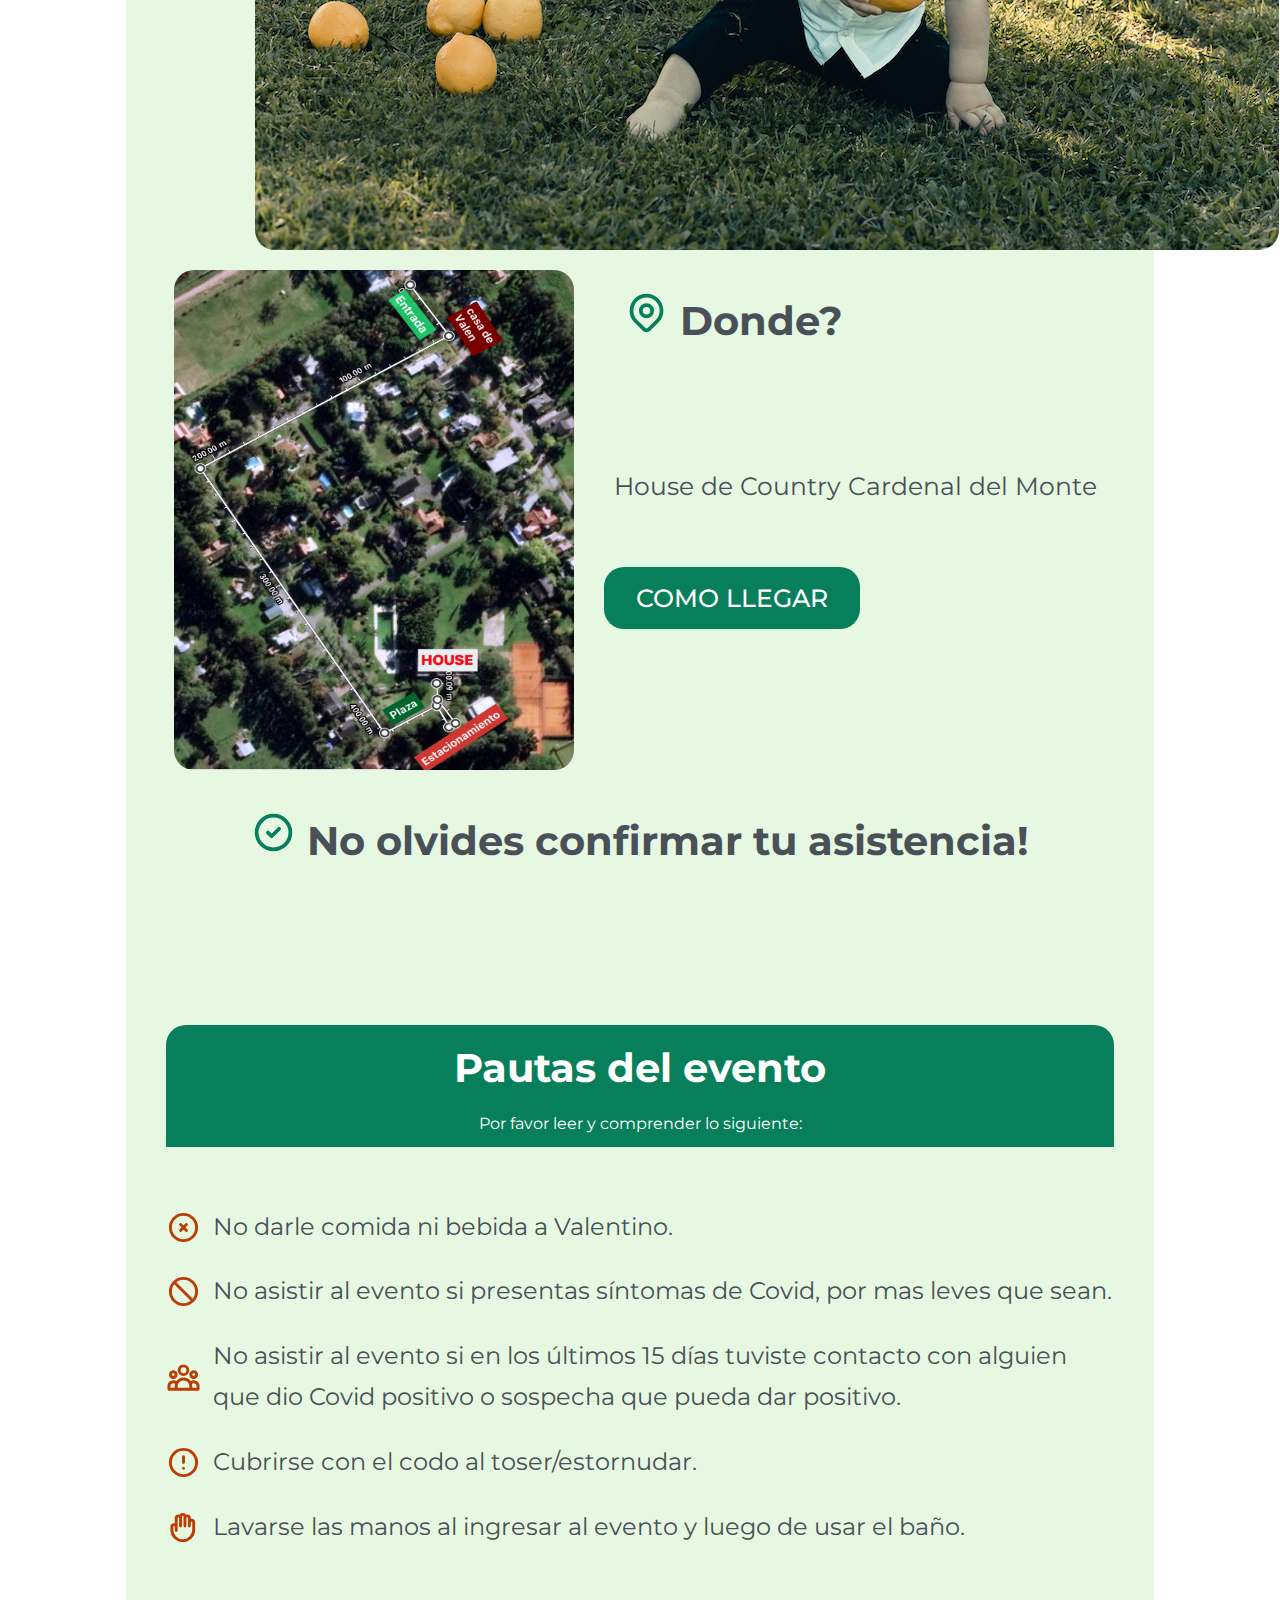
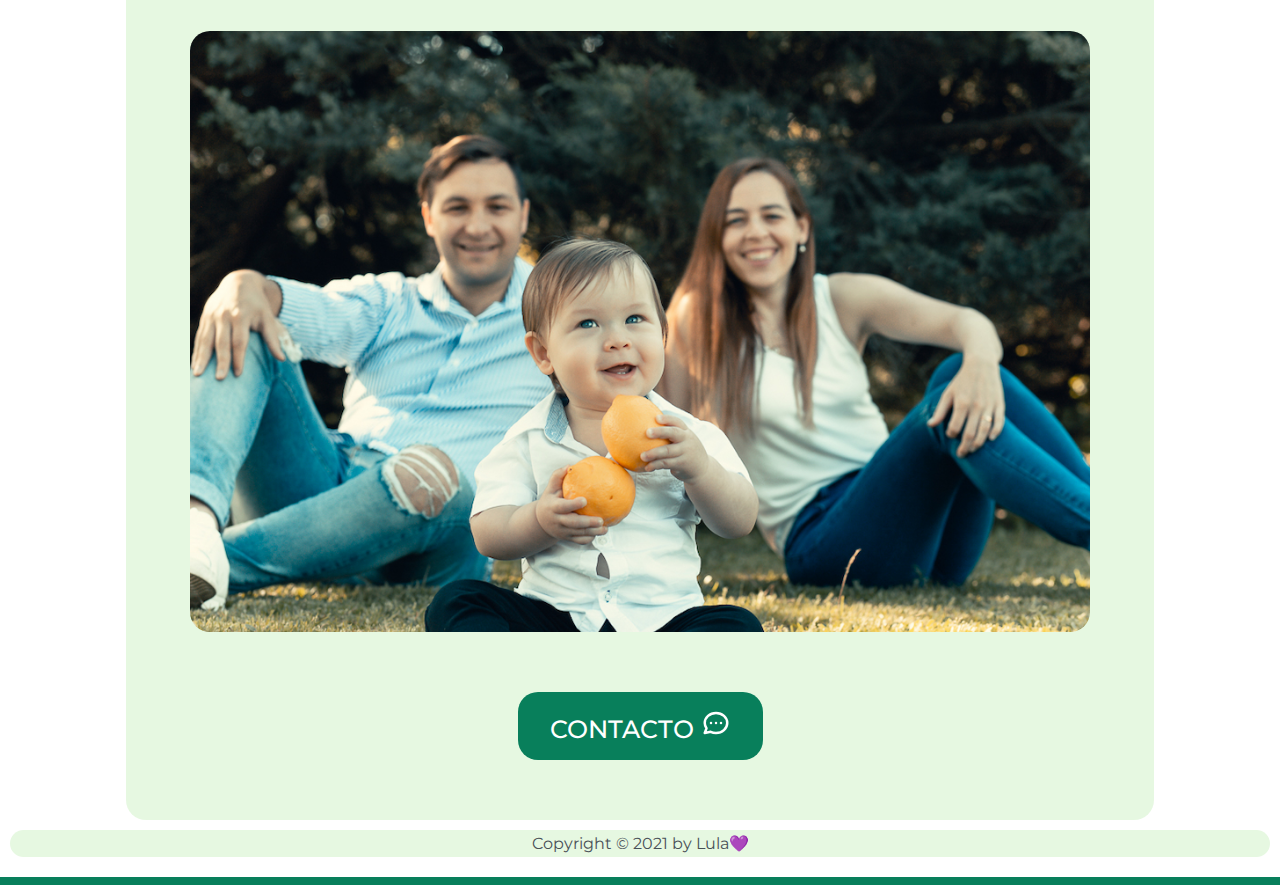
==== commit ab8359d1: "added final photos and slideshow" ====
--- a/index.html
+++ b/index.html
@@ -13,6 +13,10 @@
     <!-- Link to CSS -->
     <link href="style.css" rel="stylesheet" />
 
+    <!--JS-->
+    <script type="text/javascript" src="js/jquery.js"></script>
+		<script type="text/javascript" src="js/cycle2.js"></script>
+
     <title>Wild One</title>
   </head>
   <body>
@@ -28,7 +32,31 @@
           Valentino cumple un añito y quiere festejarlo con vos!
         </p>
       </div>
-        <img class="valen" src="img/valentino2.png" alt="Valentino">
+
+      <div class="cycle-slideshow" data-cycle-slides=".slide" data-cycle-pause-on-hover="true">
+        <span class="cycle-prev">&laquo;</span>
+        <span class="cycle-next">&raquo;</span>
+        <span class="cycle-pager"></span>
+
+        <div class="slide">
+          <img class="valen" src="img/Valentino-20.jpg" alt="Valentino">
+        </div>
+        <div class="slide">
+          <img class="valen" src="img/Valentino-79-Editar.jpg" alt="Valentino">
+        </div>
+        <div class="slide">
+          <img class="valen" src="img/Valentino-91.jpg" alt="Valentino">
+        </div>
+        <div class="slide">
+          <img class="valen" src="img/Valentino-94.jpg" alt="Valentino">
+        </div>
+        <div class="slide">
+          <img class="valen" src="img/Valentino-137-Editar.jpg" alt="Valentino">
+        </div>
+        <div class="slide">
+          <img class="valen" src="img/Valentino-139-Editar.jpg" alt="Valentino">
+        </div>
+      </div>
       </div>
     </header>
 
@@ -46,7 +74,7 @@
         </p>
       </div>
 
-        <img class="valen" src="img/valentino1.png" alt="Valentino">
+        <img class="valen" src="img/Valentino-67-Editar.jpg" alt="Valentino">
       </section>
 
       <section>
@@ -75,7 +103,7 @@
           </svg>
           No olvides confirmar tu asistencia!
         </h2>
-         <img class="valen" src="img/valentino3.png" alt="Valentino">
+         <!-- <img class="valen" src="img/valentino3.png" alt="Valentino"> -->
       </section>
 
 
@@ -135,7 +163,6 @@
 
     <!-- <div class="covid"> -->
       <!-- <h4 class="subtitle">Con respecto al coronavirus</h4> -->
-      <img class="valen-grid" src="img/valentino4.png" alt="Valentino">
       <ul>
         <li>
           <svg xmlns="http://www.w3.org/2000/svg" class="covid-icon" fill="none" viewBox="0 0 24 24" stroke="currentColor">
@@ -173,6 +200,8 @@
       <!-- <p class="disclaimer">
         <strong>Contamos con la colaboración de cada uno de ustedes y confiamos en que van a respetar lo que pedimos al momento de interactuar con nuestro hijo, ya que sabemos que desean lo mejor para su salud.</strong>
       </p> -->
+
+      <img class="valen-grid" src="img/Valentino-49.jpg" alt="Valentino">
 
       <a class="btn contacto" href="https://wa.me/541168894371" target="_blank">contacto <svg xmlns="http://www.w3.org/2000/svg" class="icon-contact" fill="none" viewBox="0 0 24 24" stroke="currentColor">
         <path stroke-linecap="round" stroke-linejoin="round" stroke-width="2" d="M8 12h.01M12 12h.01M16 12h.01M21 12c0 4.418-4.03 8-9 8a9.863 9.863 0 01-4.255-.949L3 20l1.395-3.72C3.512 15.042 3 13.574 3 12c0-4.418 4.03-8 9-8s9 3.582 9 8z" />
--- a/style.css
+++ b/style.css
@@ -19,7 +19,7 @@
 
 
 .container {
-  width: 960px;
+  width: 1028px;
   margin: 0 auto;
   background-color: rgba(227, 247, 222, 0.904);
   padding-bottom: 30px;
@@ -40,6 +40,7 @@
 
 .block1 {
   display: flex;
+  flex-wrap: wrap;
   gap: 30px;
   padding: 10px;
   justify-content: center;
@@ -60,6 +61,7 @@
 }
 .header-text p {
   font-size: 35px;
+  margin-bottom: 50px;
 }
 section {
   display: flex;
@@ -113,16 +115,19 @@
 .valen {
   /* width: 500px;
   height: 300px; */
-  width: 50%;
+  /* width: 50%; */
   align-self: center;
   border-radius: 20px;
-  flex-shrink: 0;
-}
+  /* flex-shrink: 0; */
+  /* width: 95%; */
+}
+
 
 .valen-grid {
-  width: 420px;
-  height: 300px;
-  border-radius: 20px;
+  width: 95%;
+  border-radius: 20px;
+  grid-column: 1 / -1;
+  justify-self: center;
 }
 
 .mapa {
@@ -140,6 +145,7 @@
 
 ul {
   List-style: none;
+  grid-column: 1 / -1;
 }
 
 li {
@@ -148,7 +154,7 @@
   align-items: center;
   gap: 12px;
   margin-bottom: 24px;
-  font-size: 19px;
+  font-size: 24px;
 }
 
 /* .aplv p {
@@ -243,22 +249,158 @@
   padding: 30px;
 }
 
-.informacion-aplv {
+/* .informacion-aplv {
   margin-top: 60px;
   padding: 30px;
-}
+} */
 
 p {
   line-height: 1.7;
   margin: 10px;
 }
 
-.h3-aplv {
+/* .h3-aplv {
   margin-top: 35px;
   margin-bottom: 20px;
+} */
+
+
+/*SLIDESHOW JS*/
+.cycle-slideshow {
+	margin-bottom: 30px;
+}
+
+.slide {
+	width: 100%;
+	position: relative;
+}
+
+.slide img {
+	display: block;
+}
+
+/*button slideshow*/
+
+/* Prev and Next Buttons */
+.cycle-prev, .cycle-next {
+	position: absolute;
+	top: 50%;
+	background-color: rgba(0, 0, 0, .35);
+	color: #FFF;
+	padding: 1px 10px;
+	display: block;
+	cursor: pointer;
+	font-size: 130%;
+	z-index: 1000;
+	opacity: 0;
+	transition: opacity .5s;
+}
+
+.cycle-next {
+	right: 0;
+}
+
+.cycle-slideshow:hover .cycle-prev,
+.cycle-slideshow:hover .cycle-next {
+	opacity: 1;
+}
+
+.cycle-pager {
+	position: absolute;
+	/* top: 20px; */
+	z-index: 1003;
+	width: 100%;
+	text-align: center;
+  bottom: 20px;
+}
+
+.cycle-pager span {
+	text-indent: -9999px;
+	display: inline-block;
+	width: 10px;
+	height: 10px;
+	border-radius: 50%;
+	background-color: #495057;
+	margin: 0 4px;
+	cursor: pointer;
+}
+
+.cycle-pager .cycle-pager-active {
+	background-color: #087f5b;
 }
 
 /*MEDIA QUERIES*/
+
+@media only screen and (max-width: 1170px){
+  .container{
+    max-width: 768px;
+  }
+
+  header {
+    flex-wrap: wrap;
+    justify-content: center;
+    align-items: center;
+  }
+
+  .block1 {
+    flex-wrap: wrap;
+  }
+
+  .header-text p {
+    text-align: center;
+    font-size: 25px;
+  }
+
+  .donde-text {
+    align-self: center;
+    order: -1;
+  }
+
+  h1 {
+    text-align: center;
+    font-size: 130px;
+  }
+
+  h2 {
+    text-align: center;
+    margin-bottom: 30px;
+  }
+
+  section {
+    flex-wrap: wrap;
+    justify-content: center;
+    gap: 30px;
+  }
+
+  article {
+    display: grid;
+    grid-template-columns: 1fr;
+  }
+
+  .valen-grid {
+    /* width: 350px;
+    height: 300px; */
+    justify-self: center;
+  }
+
+  .btn {
+    margin-left: 120px;
+  }
+
+  .contacto {
+    justify-self: center;
+    margin-left: 0;
+  }
+
+  .valen {
+    width: 100%;
+  }
+
+  .asistencia {
+    align-self: center;
+  }
+
+}
 
 @media only screen and (max-width: 768px){
   .container{
@@ -303,20 +445,29 @@
 
   article {
     display: grid;
-    grid-template-columns: 1fr;
+    grid-template-columns: 380px;
+    justify-items: start;
+    margin-left: 10px;
+
   }
 
   .valen-grid {
-    width: 350px;
-    height: 300px;
+    /* width: 380px;
+    height: 300px; */
+    justify-self: center;
   }
 
   .btn {
     margin-left: 60px;
   }
 
+  .contacto {
+    justify-self: center;
+    margin-left: 0;
+  }
+
   .valen {
-    width: 100%;
+    /* width: 100%; */
   }
 
   .asistencia {
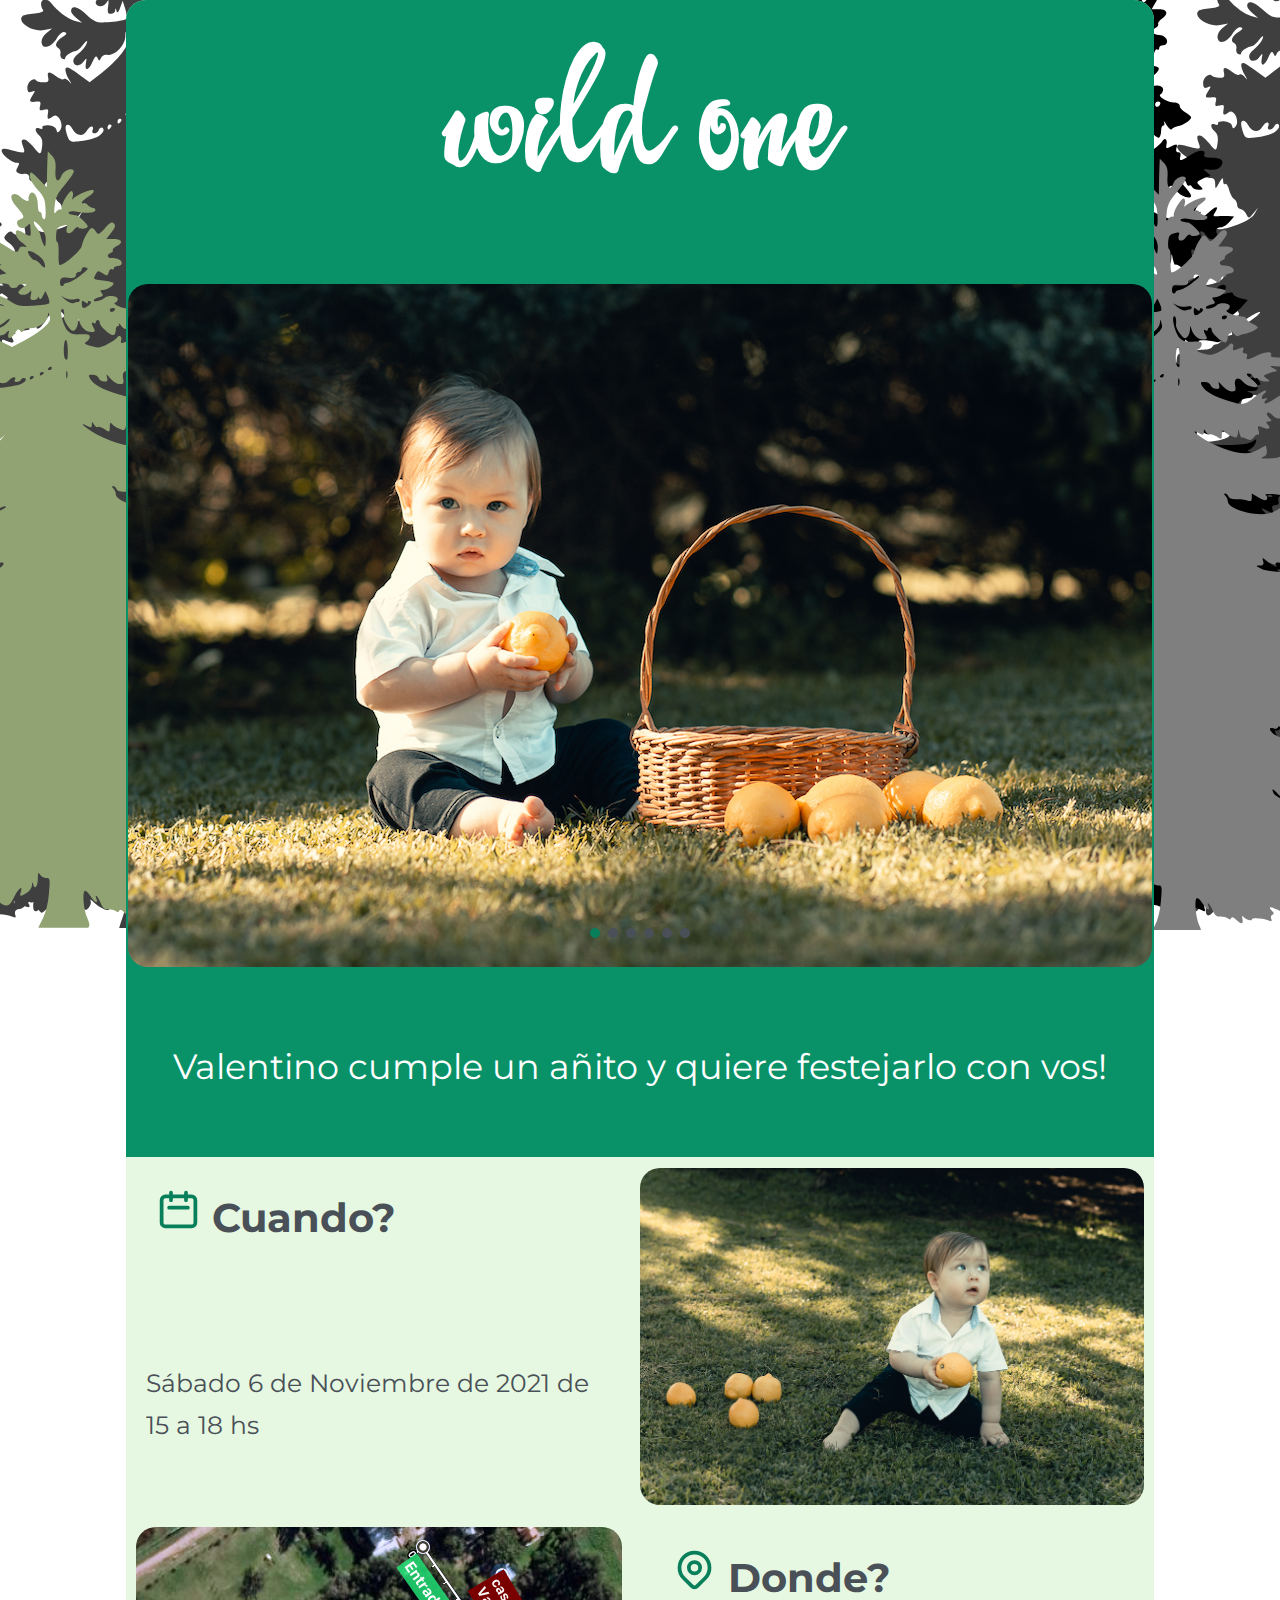
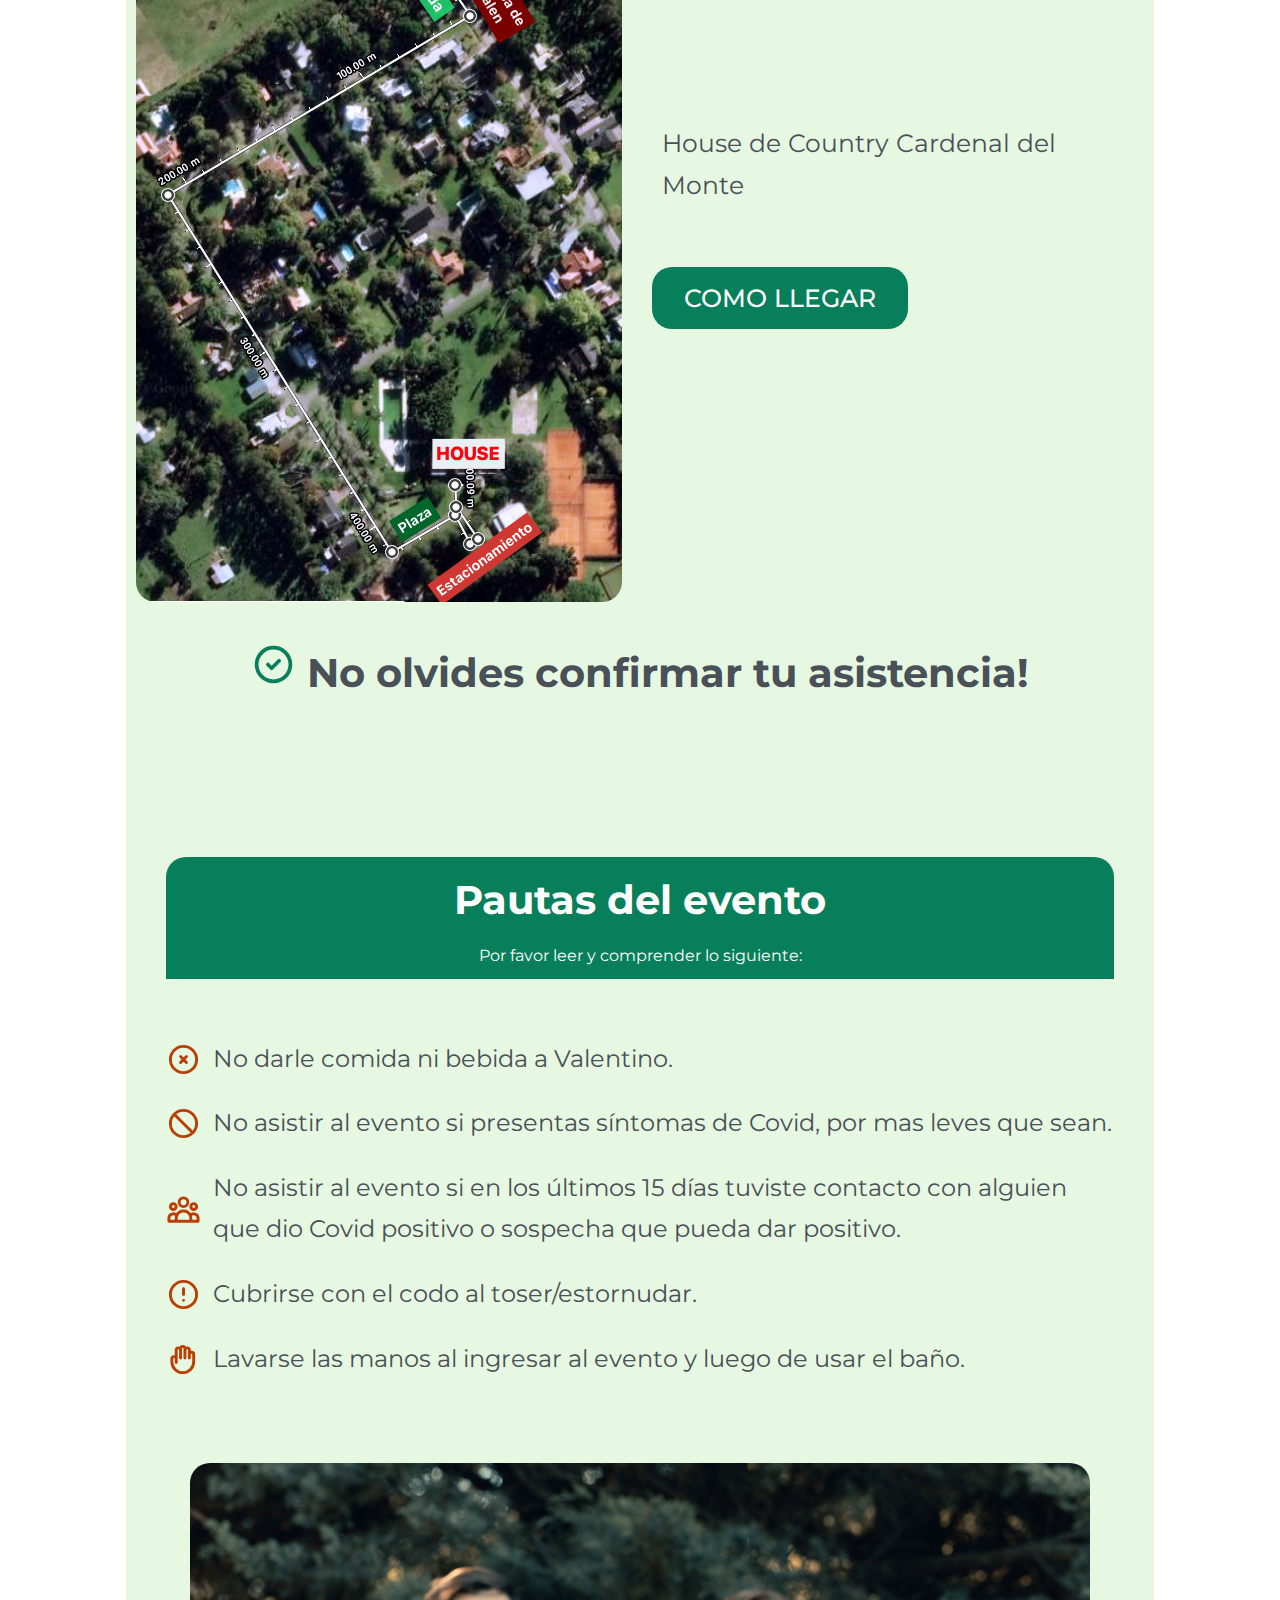
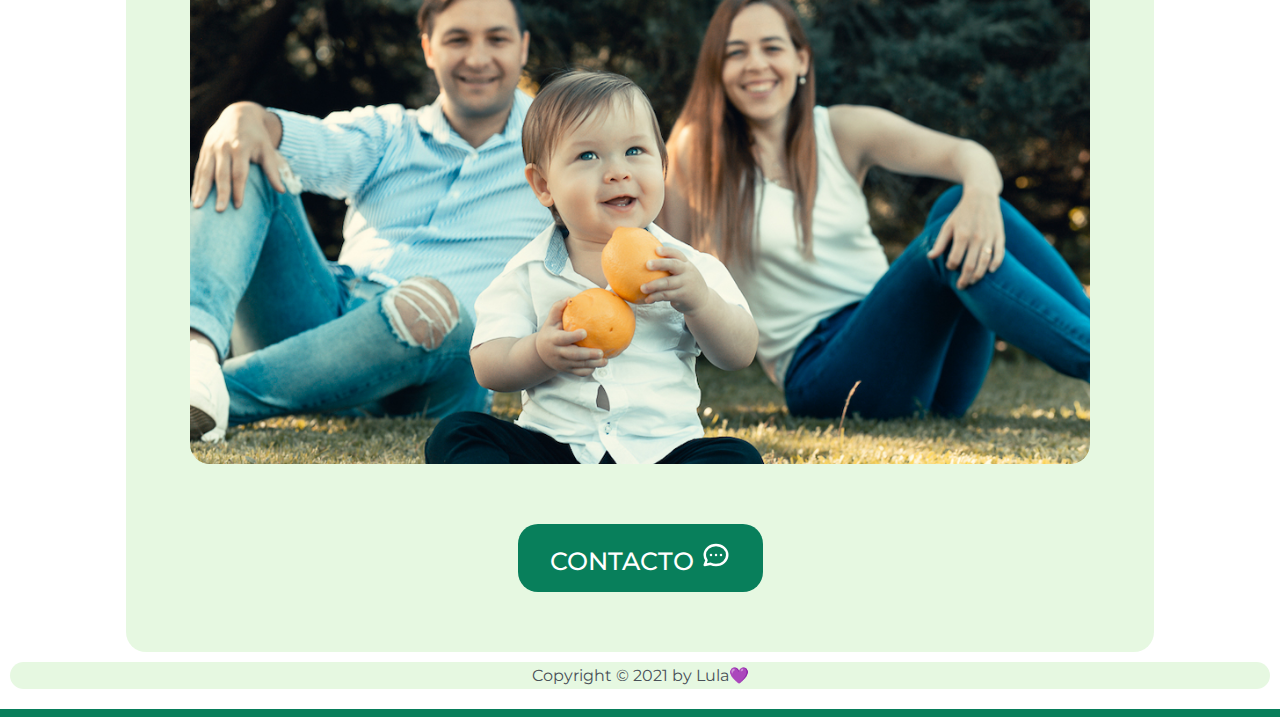
==== commit 96d15a31: "fixed cuando photo" ====
--- a/index.html
+++ b/index.html
@@ -74,7 +74,7 @@
         </p>
       </div>
 
-        <img class="valen" src="img/Valentino-67-Editar.jpg" alt="Valentino">
+        <img class="valen valen-cuando" src="img/Valentino-67-Editar.jpg" alt="Valentino">
       </section>
 
       <section>
--- a/style.css
+++ b/style.css
@@ -122,6 +122,9 @@
   /* width: 95%; */
 }
 
+.valen-cuando {
+  width: 50%;
+}
 
 .valen-grid {
   width: 95%;
@@ -131,8 +134,8 @@
 }
 
 .mapa {
-  width: 400px;
-  height: 500px;
+  /* width: 400px;
+  height: 500px; */
   border-radius: 20px;
 }
 
@@ -400,6 +403,10 @@
     align-self: center;
   }
 
+  .mapa {
+    width: 60%;
+  }
+
 }
 
 @media only screen and (max-width: 768px){
@@ -474,4 +481,8 @@
     align-self: center;
   }
 
+  .mapa {
+    width: 100%;
+  }
+
 }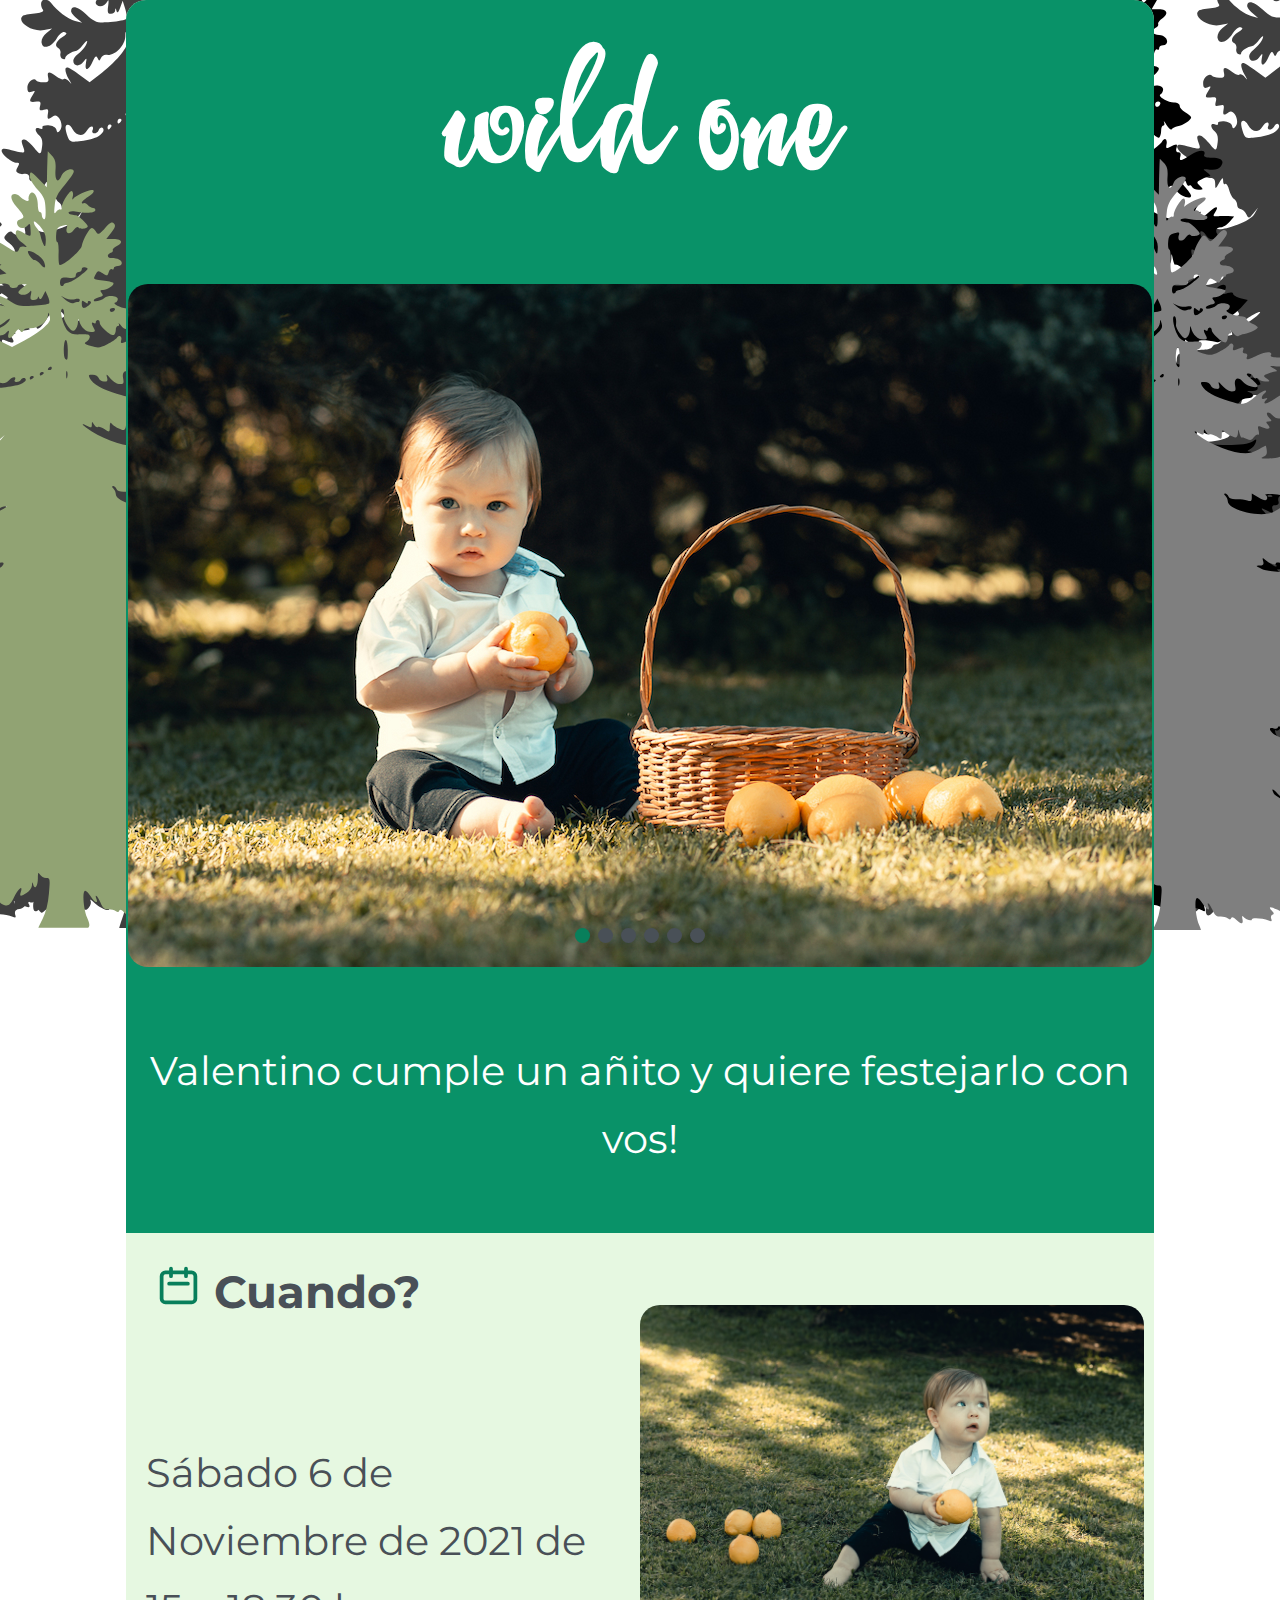
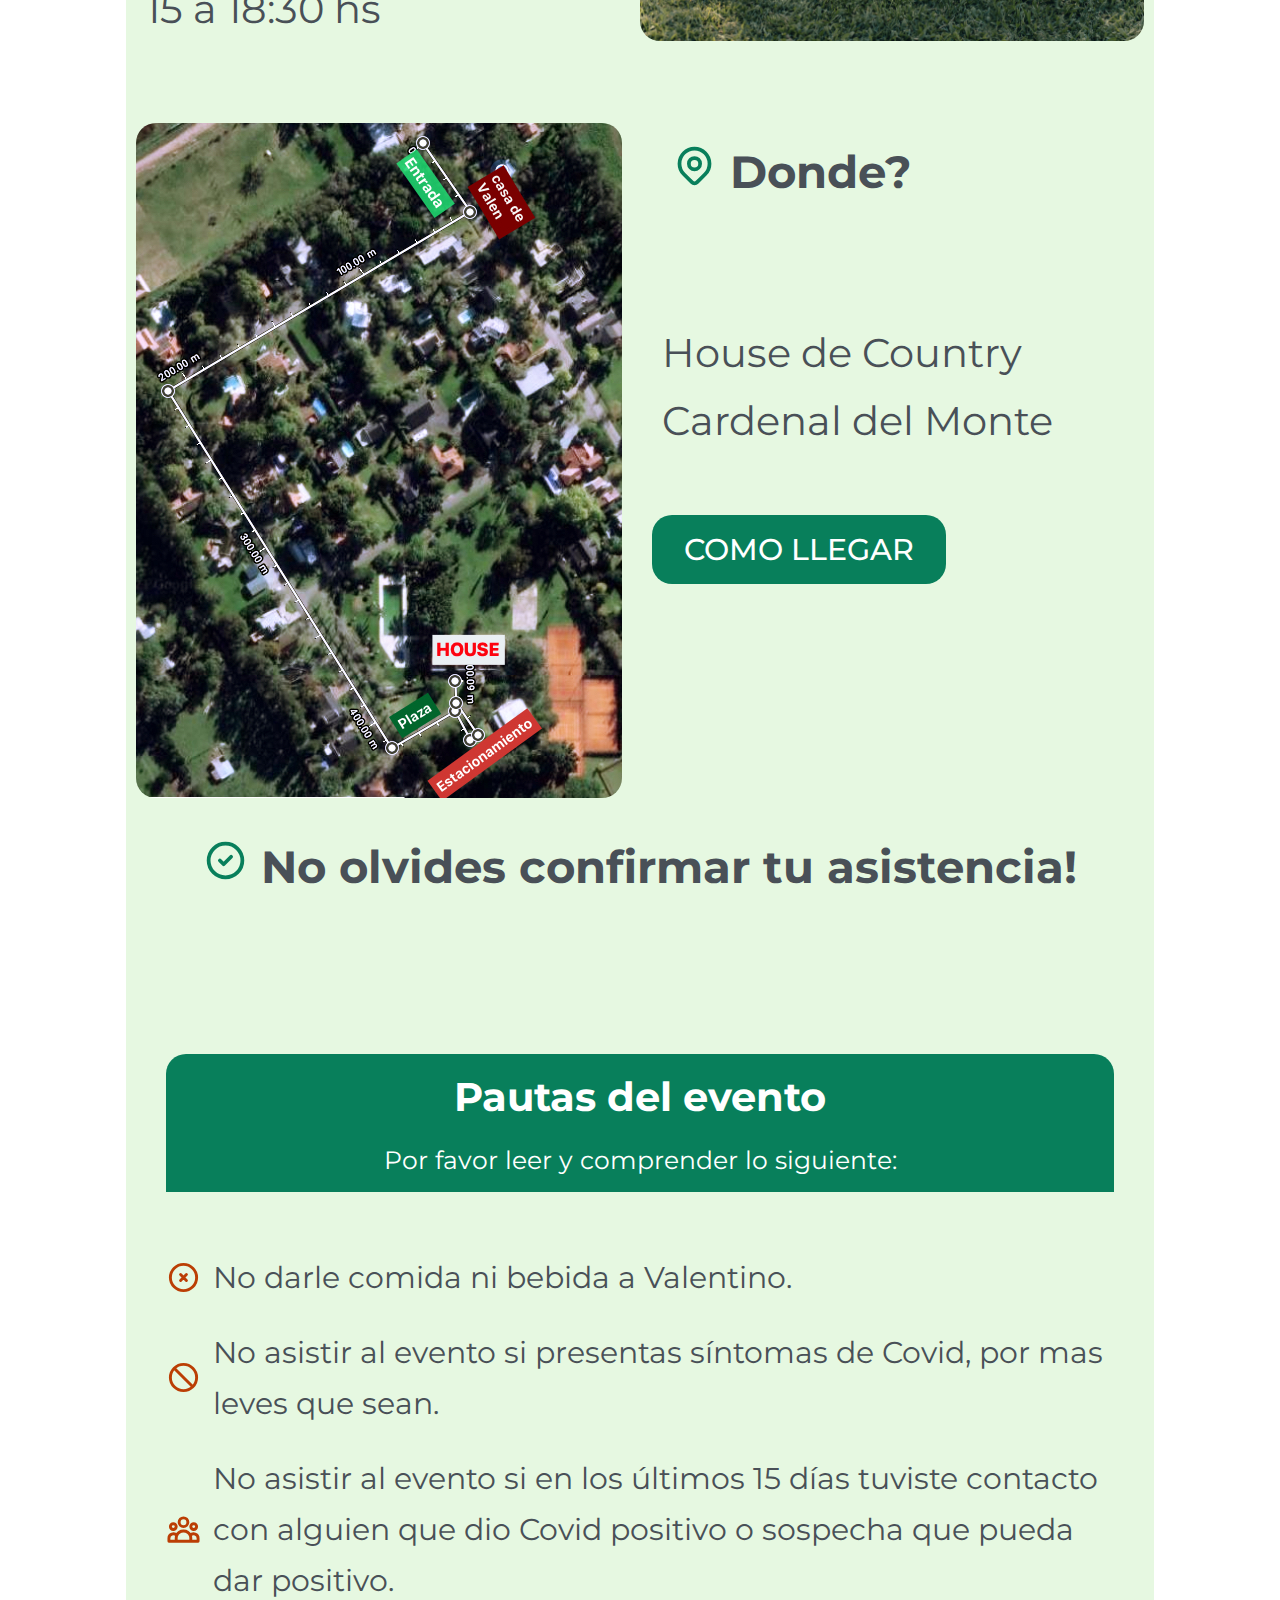
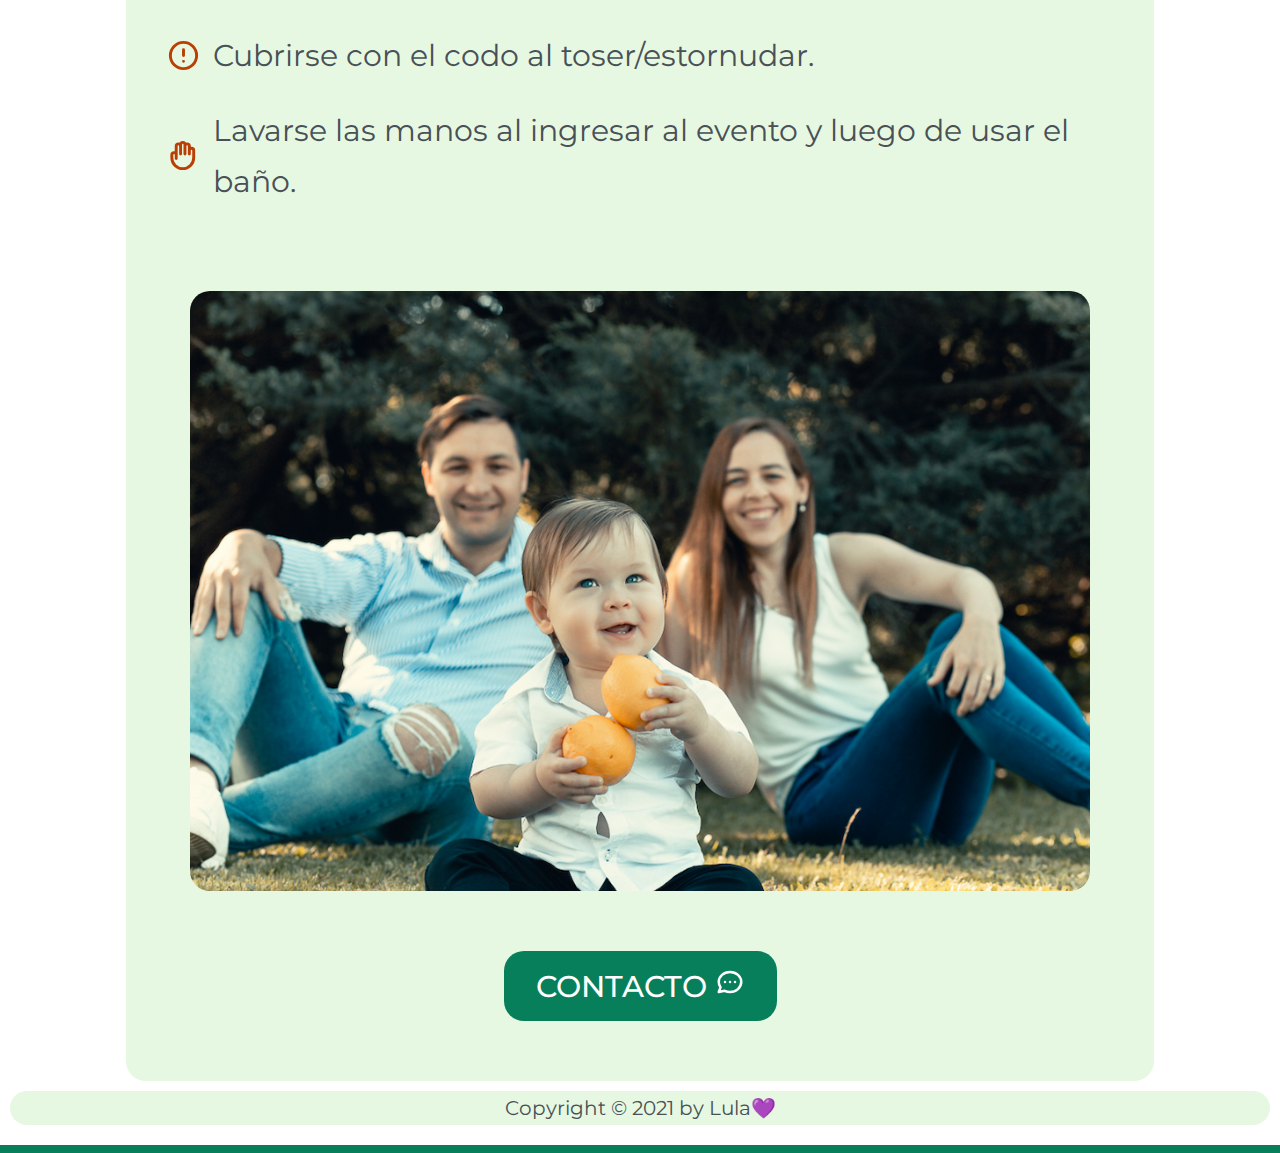
==== commit b338a7ad: "changed event time" ====
--- a/index.html
+++ b/index.html
@@ -70,7 +70,7 @@
         </h2>
 
         <p>
-          Sábado 6 de Noviembre de 2021 de 15 a 18 hs
+          Sábado 6 de Noviembre de 2021 de 15 a 18:30 hs
         </p>
       </div>
 
--- a/style.css
+++ b/style.css
@@ -60,8 +60,9 @@
   font-family: 'Festive', cursive;
 }
 .header-text p {
-  font-size: 35px;
+  font-size: 40px;
   margin-bottom: 50px;
+  text-align: center;
 }
 section {
   display: flex;
@@ -72,7 +73,7 @@
 }
 
 h2 {
-  font-size: 40px;
+  font-size: 45px;
   margin-bottom: 100px;
   padding: 20px;
 }
@@ -96,7 +97,7 @@
 }
 
 .btn {
-  font-size: 25px;
+  font-size: 30px;
   padding: 16px 32px;
   border-radius: 20px;
 }
@@ -107,7 +108,7 @@
 } */
 
 .donde-text p , .cuando-text p, .important-text p {
-  font-size: 25px;
+  font-size: 40px;
   margin-bottom: 60px;
   align-self: flex-end;
 }
@@ -157,7 +158,7 @@
   align-items: center;
   gap: 12px;
   margin-bottom: 24px;
-  font-size: 24px;
+  font-size: 30px;
 }
 
 /* .aplv p {
@@ -183,6 +184,7 @@
   text-align: center;
   background-color: rgba(227, 247, 222, 0.904);
   border-radius: 20px;
+  font-size: 20px;
 }
 
 /* .aplv {
@@ -205,6 +207,10 @@
   border-radius: 20px;
   border-bottom-left-radius: 0;
   border-bottom-right-radius: 0;
+}
+
+.pautas-title p {
+  font-size: 25px;
 }
 
 #pautas {
@@ -287,17 +293,18 @@
 /* Prev and Next Buttons */
 .cycle-prev, .cycle-next {
 	position: absolute;
-	top: 50%;
+	top: 40%;
 	background-color: rgba(0, 0, 0, .35);
 	color: #FFF;
 	padding: 1px 10px;
 	display: block;
 	cursor: pointer;
-	font-size: 130%;
+	font-size: 500%;
 	z-index: 1000;
 	opacity: 0;
 	transition: opacity .5s;
 }
+
 
 .cycle-next {
 	right: 0;
@@ -320,8 +327,8 @@
 .cycle-pager span {
 	text-indent: -9999px;
 	display: inline-block;
-	width: 10px;
-	height: 10px;
+	width: 15px;
+	height: 15px;
 	border-radius: 50%;
 	background-color: #495057;
 	margin: 0 4px;
@@ -336,7 +343,7 @@
 
 @media only screen and (max-width: 1170px){
   .container{
-    max-width: 768px;
+    max-width: 864px;
   }
 
   header {
@@ -351,7 +358,6 @@
 
   .header-text p {
     text-align: center;
-    font-size: 25px;
   }
 
   .donde-text {
@@ -387,7 +393,7 @@
   }
 
   .btn {
-    margin-left: 120px;
+    margin-left: 240px;
   }
 
   .contacto {
@@ -404,7 +410,11 @@
   }
 
   .mapa {
-    width: 60%;
+    width: 85%;
+  }
+
+  .body {
+    background-attachment: fixed;
   }
 
 }
@@ -465,7 +475,7 @@
   }
 
   .btn {
-    margin-left: 60px;
+    margin-left: 40px;
   }
 
   .contacto {
@@ -473,8 +483,8 @@
     margin-left: 0;
   }
 
-  .valen {
-    /* width: 100%; */
+  .body {
+    background-attachment: fixed;
   }
 
   .asistencia {
